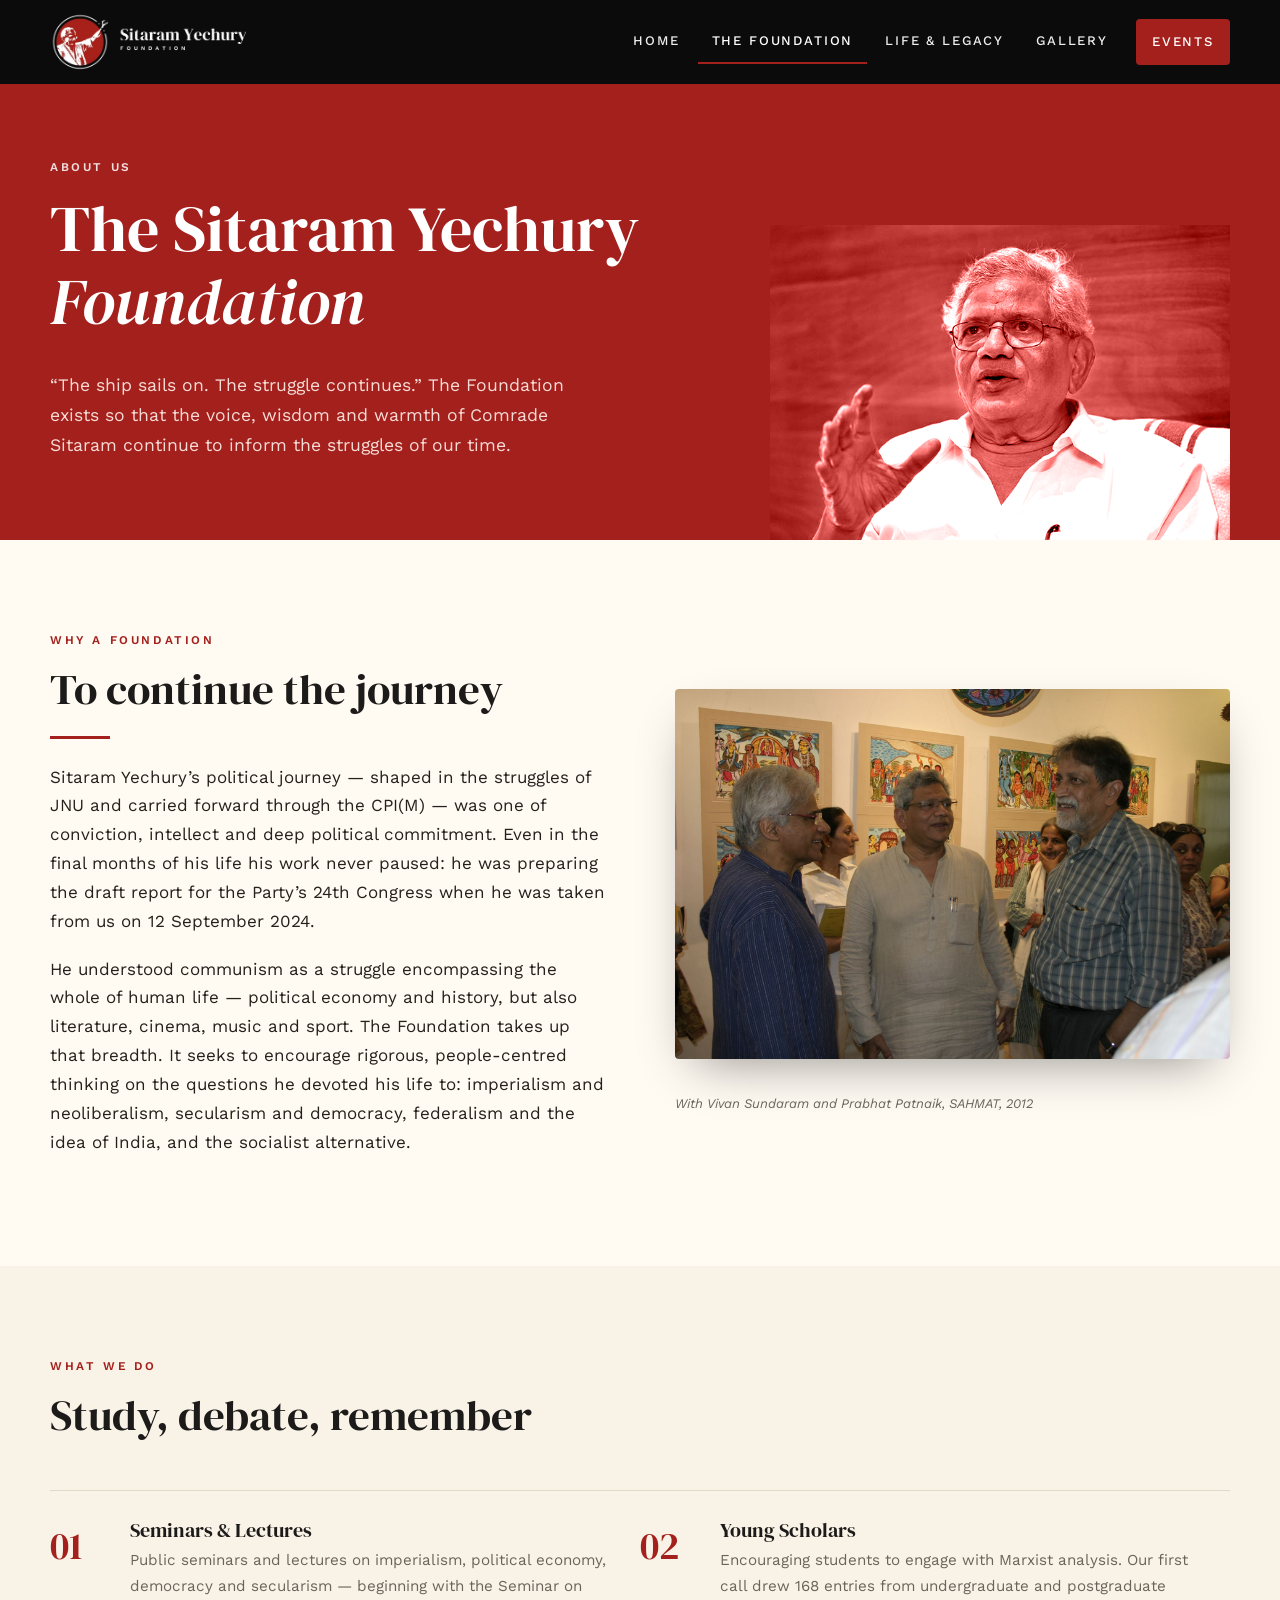
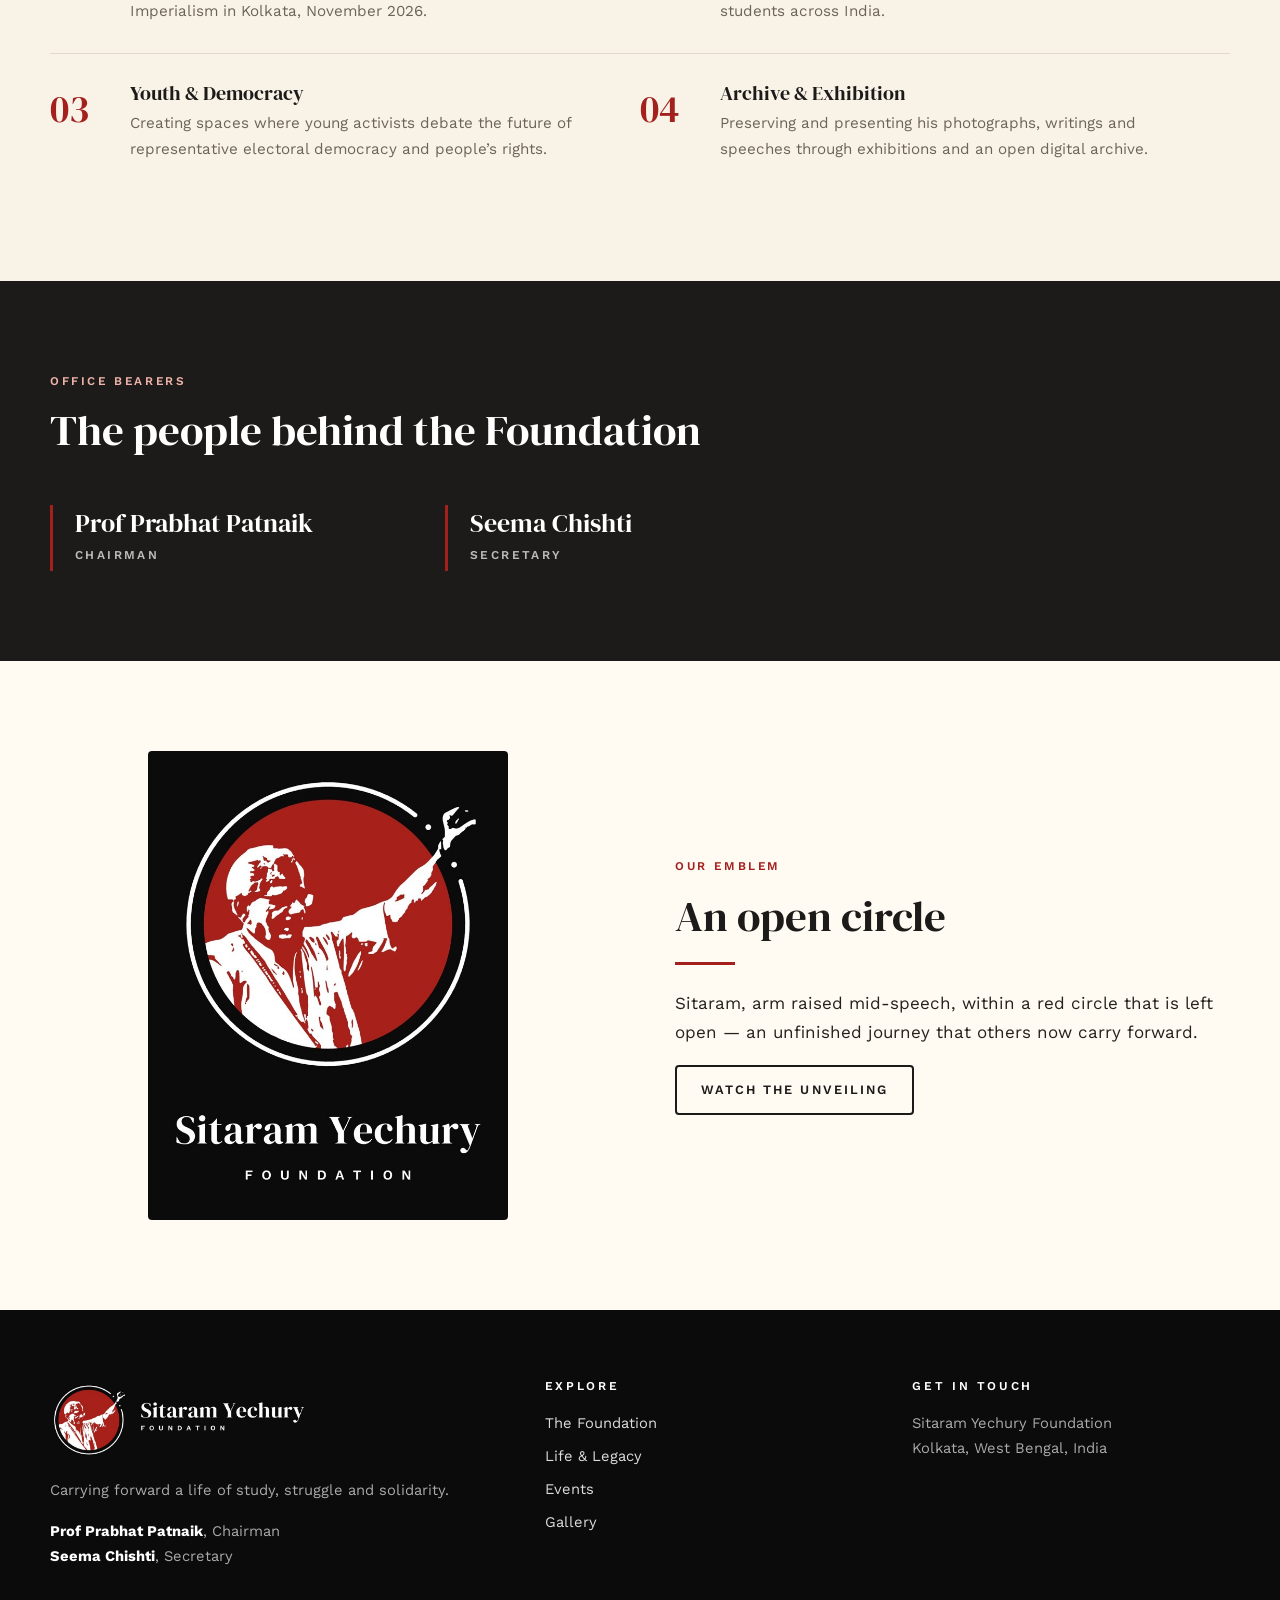
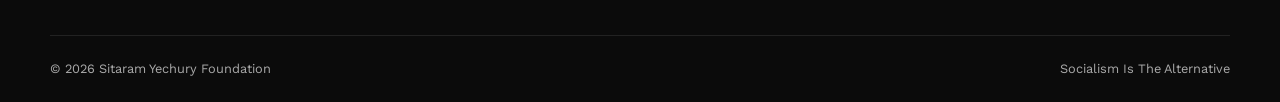
==== about.html @ 515bc1d2 "Initial commit: Sitaram Yechury Foundation website Static HTML/CSS/JS site with home, foundation, li" ====
<!doctype html>
<html lang="en">
<head>
  <meta charset="utf-8">
  <meta name="viewport" content="width=device-width, initial-scale=1">
  <title>The Foundation · Sitaram Yechury Foundation</title>
  <meta name="description" content="About the Sitaram Yechury Foundation — its purpose, its work and the people behind it.">
  <meta name="theme-color" content="#0b0b0b">
  <link rel="icon" type="image/png" href="assets/img/favicon.png">
  <link rel="apple-touch-icon" href="assets/img/apple-touch-icon.png">
  <link rel="preconnect" href="https://fonts.googleapis.com">
  <link rel="preconnect" href="https://fonts.gstatic.com" crossorigin>
  <link href="https://fonts.googleapis.com/css2?family=DM+Serif+Display:ital@0;1&family=Work+Sans:wght@400;500;600;700&display=swap" rel="stylesheet">
  <link rel="stylesheet" href="assets/css/style.css">
</head>
<body>
<a class="skip" href="#main">Skip to content</a>

<header class="site-header">
  <div class="wrap">
    <a class="brand" href="index.html" aria-label="Sitaram Yechury Foundation — home"><img src="assets/img/logo-horizontal.jpg" alt="Sitaram Yechury Foundation" width="900" height="278"></a>
    <button class="menu-toggle" aria-expanded="false" aria-controls="nav">Menu</button>
    <nav class="nav" id="nav">
      <a href="index.html">Home</a>
      <a href="about.html" aria-current="page">The Foundation</a>
      <a href="life.html">Life &amp; Legacy</a>
      <a href="gallery.html">Gallery</a>
      <a class="btn" href="events.html">Events</a>
    </nav>
  </div>
</header>

<main id="main">
  <div class="page-hero">
    <div class="wrap">
      <div class="text">
        <span class="eyebrow">About Us</span>
        <h1>The Sitaram Yechury <em>Foundation</em></h1>
        <p>“The ship sails on. The struggle continues.” The Foundation exists so that the voice, wisdom and warmth of Comrade Sitaram continue to inform the struggles of our time.</p>
      </div>
      <img class="portrait" src="assets/thumbs/img-20241028-wa0084.jpg" alt="">
    </div>
  </div>

  <section class="section-paper">
    <div class="wrap split">
      <div class="reveal">
        <span class="eyebrow">Why a Foundation</span>
        <h2>To continue the journey</h2>
        <hr class="rule">
        <p>Sitaram Yechury’s political journey — shaped in the struggles of JNU and carried forward through the CPI(M) — was one of conviction, intellect and deep political commitment. Even in the final months of his life his work never paused: he was preparing the draft report for the Party’s 24th Congress when he was taken from us on 12 September 2024.</p>
        <p>He understood communism as a struggle encompassing the whole of human life — political economy and history, but also literature, cinema, music and sport. The Foundation takes up that breadth. It seeks to encourage rigorous, people-centred thinking on the questions he devoted his life to: imperialism and neoliberalism, secularism and democracy, federalism and the idea of India, and the socialist alternative.</p>
      </div>
      <figure class="photo-frame reveal">
        <img src="assets/gallery/46-with-vivan-sundaram-and-prabhat-patnaik-sahmat-2012.jpg" alt="Sitaram Yechury with Vivan Sundaram and Prabhat Patnaik at SAHMAT, 2012" loading="lazy">
        <figcaption>With Vivan Sundaram and Prabhat Patnaik, SAHMAT, 2012</figcaption>
      </figure>
    </div>
  </section>

  <section>
    <div class="wrap">
      <div class="section-head reveal">
        <span class="eyebrow">What We Do</span>
        <h2>Study, debate, remember</h2>
      </div>
      <ul class="aim-list reveal">
        <li><h3>Seminars &amp; Lectures</h3><p>Public seminars and lectures on imperialism, political economy, democracy and secularism — beginning with the Seminar on Imperialism in Kolkata, November 2026.</p></li>
        <li><h3>Young Scholars</h3><p>Encouraging students to engage with Marxist analysis. Our first call drew 168 entries from undergraduate and postgraduate students across India.</p></li>
        <li><h3>Youth &amp; Democracy</h3><p>Creating spaces where young activists debate the future of representative electoral democracy and people’s rights.</p></li>
        <li><h3>Archive &amp; Exhibition</h3><p>Preserving and presenting his photographs, writings and speeches through exhibitions and an open digital archive.</p></li>
      </ul>
    </div>
  </section>

  <section class="section-dark on-dark">
    <div class="wrap">
      <div class="section-head reveal">
        <span class="eyebrow">Office Bearers</span>
        <h2>The people behind the Foundation</h2>
      </div>
      <div class="people reveal">
        <div class="person"><h3>Prof Prabhat Patnaik</h3><span style="color:#bbb">Chairman</span></div>
        <div class="person"><h3>Seema Chishti</h3><span style="color:#bbb">Secretary</span></div>
      </div>
    </div>
  </section>

  <section class="section-paper">
    <div class="wrap split reverse">
      <div class="reveal">
        <span class="eyebrow">Our Emblem</span>
        <h2>An open circle</h2>
        <hr class="rule">
        <p>Sitaram, arm raised mid-speech, within a red circle that is left open — an unfinished journey that others now carry forward.</p>
        <a class="btn ghost" href="index.html#emblem">Watch the unveiling</a>
      </div>
      <img class="reveal" src="assets/img/logo-stacked.jpg" alt="The Sitaram Yechury Foundation emblem" style="max-width:360px;justify-self:center;border-radius:4px" loading="lazy">
    </div>
  </section>
</main>

<footer class="site-footer">
  <div class="wrap cols">
    <div>
      <img class="logo" src="assets/img/logo-horizontal.jpg" alt="Sitaram Yechury Foundation" loading="lazy">
      <p>Carrying forward a life of study, struggle and solidarity.</p>
      <p><strong style="color:#fff">Prof Prabhat Patnaik</strong>, Chairman<br><strong style="color:#fff">Seema Chishti</strong>, Secretary</p>
    </div>
    <div>
      <h4>Explore</h4>
      <ul>
        <li><a href="about.html">The Foundation</a></li>
        <li><a href="life.html">Life &amp; Legacy</a></li>
        <li><a href="events.html">Events</a></li>
        <li><a href="gallery.html">Gallery</a></li>
      </ul>
    </div>
    <div>
      <h4>Get in Touch</h4>
      <p>Sitaram Yechury Foundation<br>Kolkata, West Bengal, India</p>
      <!-- TODO: add the Foundation's email address / phone / social links here -->
    </div>
  </div>
  <div class="wrap bottom">
    <span>&copy; <span data-year>2026</span> Sitaram Yechury Foundation</span>
    <span>Socialism Is The Alternative</span>
  </div>
</footer>

<script src="assets/js/main.js"></script>
</body>
</html>
---- assets/css/style.css ----
/* Sitaram Yechury Foundation — palette taken from the 22 Nov 2026 programme */
:root {
  --red: #a3201d;
  --red-dark: #7e1714;
  --red-soft: #f3dcd6;
  --ink: #0b0b0b;
  --ink-2: #1c1b19;
  --cream: #f9f2e7;
  --paper: #fffaf2;
  --text: #24211d;
  --muted: #6b645b;
  --line: #e4d8c6;
  --serif: "DM Serif Display", Georgia, "Times New Roman", serif;
  --sans: "Work Sans", system-ui, -apple-system, "Segoe UI", Roboto, sans-serif;
  --wrap: 1180px;
  --radius: 4px;
}

*, *::before, *::after { box-sizing: border-box; }
html { scroll-behavior: smooth; }
body {
  margin: 0;
  font-family: var(--sans);
  font-size: 17px;
  line-height: 1.7;
  color: var(--text);
  background: var(--cream);
  -webkit-font-smoothing: antialiased;
}
img, video { max-width: 100%; display: block; }
a { color: var(--red); text-decoration: none; }
a:hover { text-decoration: underline; }
h1, h2, h3, h4 { font-family: var(--serif); font-weight: 400; line-height: 1.15; color: var(--ink-2); margin: 0 0 .5em; }
h1 { font-size: clamp(2.3rem, 5vw, 4rem); }
h2 { font-size: clamp(1.8rem, 3.4vw, 2.7rem); }
h3 { font-size: 1.45rem; }
p { margin: 0 0 1.1em; }
em.hl { font-style: italic; }

.wrap { width: min(var(--wrap), 100% - 40px); margin-inline: auto; }
.eyebrow {
  font-family: var(--sans); font-size: .74rem; font-weight: 600; letter-spacing: .22em;
  text-transform: uppercase; color: var(--red); margin-bottom: .9rem; display: block;
}
.on-dark .eyebrow, .eyebrow.light { color: #f0b3a9; }
.skip { position: absolute; left: -9999px; }
.skip:focus { left: 10px; top: 10px; background: #fff; padding: 8px 12px; z-index: 999; }

/* ---------- Top strip + header ---------- */
.topbar { background: var(--red); color: #fff; font-size: .82rem; }
.topbar .wrap { display: flex; justify-content: space-between; gap: 12px; padding: 7px 0; flex-wrap: wrap; }
.topbar a { color: #fff; font-weight: 600; }

.site-header { background: var(--ink); position: sticky; top: 0; z-index: 50; border-bottom: 3px solid var(--red); }
.site-header .wrap { display: flex; align-items: center; justify-content: space-between; min-height: 84px; gap: 20px; }
.brand img { height: 62px; width: auto; }
.nav { display: flex; gap: 4px; align-items: center; }
.nav a {
  color: #eee; font-size: .82rem; font-weight: 500; letter-spacing: .14em; text-transform: uppercase;
  padding: 10px 14px; border-bottom: 2px solid transparent; text-decoration: none;
}
.nav a:hover, .nav a[aria-current="page"] { color: #fff; border-bottom-color: var(--red); }
.nav .btn { margin-left: 10px; }
.menu-toggle { display: none; background: none; border: 1px solid #555; color: #fff; padding: 8px 12px; font: inherit; cursor: pointer; border-radius: var(--radius); }

@media (max-width: 920px) {
  .menu-toggle { display: block; }
  .nav { position: absolute; top: 100%; left: 0; right: 0; background: var(--ink); flex-direction: column; align-items: stretch; padding: 10px 20px 20px; display: none; border-bottom: 3px solid var(--red); }
  .nav.open { display: flex; }
  .nav a { padding: 12px 4px; border-bottom: 1px solid #222; }
  .nav .btn { margin: 12px 0 0; text-align: center; }
  .brand img { height: 50px; }
}

/* ---------- Buttons ---------- */
.btn {
  display: inline-block; background: var(--red); color: #fff !important; padding: 12px 24px;
  font-size: .8rem; font-weight: 600; letter-spacing: .16em; text-transform: uppercase;
  border-radius: var(--radius); border: 2px solid var(--red); text-decoration: none !important; transition: .2s;
}
.btn:hover { background: var(--red-dark); border-color: var(--red-dark); }
.btn.ghost { background: transparent; color: var(--ink-2) !important; border-color: var(--ink-2); }
.btn.ghost:hover { background: var(--ink-2); color: #fff !important; }
.on-dark .btn.ghost, .btn.ghost.light { color: #fff !important; border-color: #fff; }
.on-dark .btn.ghost:hover, .btn.ghost.light:hover { background: #fff; color: var(--ink) !important; }
.btn-row { display: flex; gap: 14px; flex-wrap: wrap; }

/* ---------- Hero slider ---------- */
.hero { position: relative; background: var(--ink); color: #fff; min-height: min(88vh, 760px); overflow: hidden; display: flex; align-items: flex-end; }
.hero .slide { position: absolute; inset: 0; opacity: 0; transition: opacity 1.4s ease; }
.hero .slide.active { opacity: 1; }
.hero .slide img { width: 100%; height: 100%; object-fit: cover; filter: grayscale(.25) contrast(1.05); transform: scale(1.04); transition: transform 8s ease; }
.hero .slide.active img { transform: scale(1); }
.hero::after { content: ""; position: absolute; inset: 0; background: linear-gradient(90deg, rgba(11,11,11,.92) 0%, rgba(11,11,11,.65) 45%, rgba(11,11,11,.1) 100%), linear-gradient(0deg, rgba(11,11,11,.8), transparent 50%); }
.hero-content { position: relative; z-index: 2; padding: 120px 0 90px; }
.hero h1 { color: #fff; max-width: 720px; }
.hero h1 em { color: #f0b3a9; }
.hero .lede { font-size: 1.15rem; max-width: 560px; color: #ddd; margin-bottom: 2rem; }
.hero .dates { font-family: var(--serif); font-size: 1.3rem; color: #f0b3a9; margin-bottom: 1rem; }
.hero-dots { position: absolute; z-index: 3; bottom: 30px; right: 30px; display: flex; gap: 8px; }
.hero-dots button { width: 34px; height: 4px; border: 0; background: rgba(255,255,255,.35); cursor: pointer; padding: 0; }
.hero-dots button.active { background: var(--red); }
.hero-caption { position: absolute; z-index: 3; bottom: 44px; right: 30px; font-size: .78rem; color: #bbb; max-width: 340px; text-align: right; }

/* Page hero (inner pages) */
.page-hero { background: var(--red); color: #fff; position: relative; overflow: hidden; }
.page-hero .wrap { display: grid; grid-template-columns: 1.2fr .8fr; align-items: end; gap: 30px; min-height: 340px; }
.page-hero .text { padding: 70px 0 60px; }
.page-hero h1 { color: #fff; }
.page-hero h1 em { font-style: italic; }
.page-hero p { color: #f7dcd6; max-width: 560px; font-size: 1.1rem; }
.page-hero .eyebrow { color: #fff; opacity: .85; }
.page-hero .portrait { align-self: end; justify-self: end; max-height: 380px; filter: grayscale(1) contrast(1.1); mix-blend-mode: luminosity; }
@media (max-width: 800px) {
  .page-hero .wrap { grid-template-columns: 1fr; min-height: 0; }
  .page-hero .portrait { display: none; }
}

/* ---------- Sections ---------- */
section { padding: 90px 0; }
.section-paper { background: var(--paper); }
.section-dark { background: var(--ink-2); color: #e6e0d6; }
.section-dark h2, .section-dark h3 { color: #fff; }
.section-red { background: var(--red); color: #fff; }
.section-red h2, .section-red h3 { color: #fff; }
.section-head { max-width: 760px; margin-bottom: 50px; }
.section-head.center { margin-inline: auto; text-align: center; }
.rule { width: 60px; height: 3px; background: var(--red); border: 0; margin: 0 0 24px; }
.center .rule { margin-inline: auto; }

.split { display: grid; grid-template-columns: 1fr 1fr; gap: 70px; align-items: center; }
.split.reverse > :first-child { order: 2; }
@media (max-width: 860px) { .split { grid-template-columns: 1fr; gap: 36px; } .split.reverse > :first-child { order: 0; } }

.photo-frame { position: relative; }
.photo-frame img { width: 100%; border-radius: var(--radius); box-shadow: 0 20px 50px -20px rgba(0,0,0,.45); }
.photo-frame::before { content: ""; position: absolute; inset: 22px -22px -22px 22px; border: 3px solid var(--red); border-radius: var(--radius); z-index: -1; }
.photo-frame figcaption { font-size: .82rem; color: var(--muted); margin-top: 34px; font-style: italic; }
figure { margin: 0; }

/* ---------- Event card ---------- */
.event-card { display: grid; grid-template-columns: 300px 1fr; background: #fff; border-radius: var(--radius); overflow: hidden; box-shadow: 0 24px 60px -30px rgba(0,0,0,.4); }
.event-card .date-block { background: var(--ink-2); color: #fff; padding: 40px 34px; display: flex; flex-direction: column; justify-content: space-between; gap: 24px; }
.event-card .day { font-family: var(--serif); font-size: 5.5rem; line-height: .9; color: #fff; }
.event-card .month { font-size: .8rem; letter-spacing: .25em; text-transform: uppercase; color: #f0b3a9; }
.event-card .body { padding: 42px 46px; }
.event-card .meta { display: grid; grid-template-columns: repeat(3, auto); gap: 26px; margin: 22px 0 28px; font-size: .92rem; }
.event-card .meta b { display: block; font-size: .68rem; letter-spacing: .2em; text-transform: uppercase; color: var(--red); }
@media (max-width: 760px) {
  .event-card { grid-template-columns: 1fr; }
  .event-card .body { padding: 30px 24px; }
  .event-card .meta { grid-template-columns: 1fr; gap: 14px; }
}
.countdown { display: flex; gap: 18px; }
.countdown div { text-align: center; }
.countdown span { display: block; font-family: var(--serif); font-size: 2.1rem; line-height: 1; }
.countdown small { font-size: .62rem; letter-spacing: .2em; text-transform: uppercase; color: #aaa; }

/* ---------- Facts strip ---------- */
.facts { display: grid; grid-template-columns: repeat(6, 1fr); gap: 0; border-top: 1px solid rgba(255,255,255,.15); }
.facts div { padding: 30px 20px; border-right: 1px solid rgba(255,255,255,.15); }
.facts div:last-child { border-right: 0; }
.facts .yr { font-family: var(--serif); font-size: 2.4rem; color: #fff; line-height: 1; }
.facts p { font-size: .9rem; margin: .6em 0 0; color: #cfc8bd; line-height: 1.5; }
@media (max-width: 960px) { .facts { grid-template-columns: repeat(3, 1fr); } .facts div:nth-child(3n) { border-right: 0; } .facts div { border-bottom: 1px solid rgba(255,255,255,.15); } }
@media (max-width: 560px) { .facts { grid-template-columns: repeat(2, 1fr); } .facts div:nth-child(3n) { border-right: 1px solid rgba(255,255,255,.15); } .facts div:nth-child(2n) { border-right: 0; } }

/* ---------- Quote ---------- */
.big-quote { text-align: center; max-width: 900px; margin: 0 auto; }
.big-quote blockquote { margin: 0; font-family: var(--serif); font-size: clamp(1.6rem, 3.2vw, 2.5rem); line-height: 1.3; color: #fff; }
.big-quote blockquote::before { content: "\201C"; display: block; font-size: 5rem; line-height: .6; color: rgba(255,255,255,.4); margin-bottom: 10px; }
.big-quote cite { display: block; margin-top: 24px; font-style: normal; font-size: .8rem; letter-spacing: .2em; text-transform: uppercase; color: #f7dcd6; }
.sita { font-family: var(--serif); font-size: clamp(2.4rem, 6vw, 4.6rem); color: #fff; line-height: 1.05; margin-bottom: 18px; }
.sita s { text-decoration-thickness: 4px; text-decoration-color: rgba(255,255,255,.5); color: rgba(255,255,255,.55); }

/* ---------- Cards ---------- */
.cards { display: grid; grid-template-columns: repeat(3, 1fr); gap: 28px; }
@media (max-width: 900px) { .cards { grid-template-columns: 1fr 1fr; } }
@media (max-width: 600px) { .cards { grid-template-columns: 1fr; } }
.card { background: #fff; border-radius: var(--radius); overflow: hidden; display: flex; flex-direction: column; border-bottom: 3px solid var(--red); transition: transform .25s, box-shadow .25s; color: inherit; }
.card:hover { transform: translateY(-4px); box-shadow: 0 20px 40px -24px rgba(0,0,0,.45); text-decoration: none; }
.card img { aspect-ratio: 4/3; object-fit: cover; width: 100%; filter: grayscale(.15); }
.card .card-body { padding: 26px 26px 30px; }
.card h3 { margin-bottom: .4em; }
.card p { color: var(--muted); font-size: .95rem; margin: 0; }
.card .more { display: inline-block; margin-top: 14px; font-size: .74rem; letter-spacing: .18em; text-transform: uppercase; font-weight: 600; color: var(--red); }

.aim-list { display: grid; grid-template-columns: repeat(2, 1fr); gap: 0; counter-reset: aim; }
.aim-list li { list-style: none; padding: 28px 30px 28px 80px; position: relative; border-top: 1px solid var(--line); }
.aim-list li::before { counter-increment: aim; content: counter(aim, decimal-leading-zero); position: absolute; left: 0; top: 22px; font-family: var(--serif); font-size: 2.4rem; color: var(--red); }
.aim-list h3 { font-size: 1.25rem; margin-bottom: .3em; }
.aim-list p { margin: 0; color: var(--muted); font-size: .95rem; }
@media (max-width: 760px) { .aim-list { grid-template-columns: 1fr; } }
ul.aim-list { padding: 0; margin: 0; }

.people { display: grid; grid-template-columns: repeat(2, 1fr); gap: 30px; max-width: 760px; }
.person { border-left: 3px solid var(--red); padding: 4px 0 4px 22px; }
.person h3 { margin: 0; font-size: 1.6rem; }
.person span { font-size: .75rem; letter-spacing: .2em; text-transform: uppercase; color: var(--muted); font-weight: 600; }
@media (max-width: 560px) { .people { grid-template-columns: 1fr; } }

/* ---------- Programme (event page) ---------- */
.programme { border-top: 1px solid var(--line); }
.prog-item { display: grid; grid-template-columns: 180px 1fr; gap: 30px; padding: 40px 0; border-bottom: 1px solid var(--line); }
.prog-item .time { font-weight: 700; color: var(--red); font-size: .95rem; padding-top: 8px; }
.prog-item h3 { font-size: 2rem; margin-bottom: .3em; }
.prog-item p { margin: 0 0 .6em; }
.speakers { display: grid; grid-template-columns: 1fr 1fr; gap: 18px 40px; margin-top: 18px; }
.speakers .role { grid-column: 1 / -1; font-size: .68rem; letter-spacing: .2em; text-transform: uppercase; font-weight: 700; color: var(--red); margin-top: 8px; }
.speakers b { display: block; font-size: 1.02rem; }
.speakers small { color: var(--muted); font-size: .88rem; }
@media (max-width: 680px) { .prog-item { grid-template-columns: 1fr; gap: 6px; } .speakers { grid-template-columns: 1fr; } }

.venue-bar { background: var(--ink-2); color: #fff; }
.venue-bar .wrap { display: grid; grid-template-columns: 1fr 1fr 1.4fr; gap: 30px; padding: 40px 0; }
.venue-bar b { display: block; font-size: .68rem; letter-spacing: .22em; text-transform: uppercase; color: #bbb; font-weight: 600; margin-bottom: 6px; }
.venue-bar .v { font-family: var(--serif); font-size: 1.55rem; line-height: 1.2; }
.venue-bar small { display: block; color: #bbb; margin-top: 6px; font-size: .85rem; }
@media (max-width: 760px) { .venue-bar .wrap { grid-template-columns: 1fr; } }

.signatories { display: flex; justify-content: space-between; gap: 20px; flex-wrap: wrap; border-top: 2px solid var(--red); padding-top: 26px; margin-top: 40px; }
.signatories h4 { margin: 0; font-size: 1.4rem; }
.signatories span { font-size: .72rem; letter-spacing: .2em; text-transform: uppercase; font-weight: 600; }

/* ---------- Life page ---------- */
.chapter-nav { position: sticky; top: 87px; z-index: 20; background: var(--paper); border-bottom: 1px solid var(--line); }
.chapter-nav .wrap { display: flex; gap: 6px; overflow-x: auto; padding: 0; scrollbar-width: none; }
.chapter-nav a { white-space: nowrap; font-size: .76rem; letter-spacing: .14em; text-transform: uppercase; font-weight: 600; color: var(--muted); padding: 16px 14px; border-bottom: 2px solid transparent; text-decoration: none; }
.chapter-nav a:hover, .chapter-nav a.active { color: var(--red); border-bottom-color: var(--red); }
@media (max-width: 920px) { .chapter-nav { top: 72px; } }

.chapter { padding: 90px 0; border-bottom: 1px solid var(--line); scroll-margin-top: 140px; }
.chapter:nth-of-type(even) { background: var(--paper); }
.chapter .num { font-family: var(--serif); font-size: 1rem; color: var(--red); display: block; margin-bottom: 8px; }
.prose { max-width: 680px; }
.prose p:first-of-type::first-letter { font-family: var(--serif); float: left; font-size: 4.2rem; line-height: .85; padding: 6px 10px 0 0; color: var(--red); }
.pull { border-left: 4px solid var(--red); padding: 6px 0 6px 26px; margin: 34px 0; font-family: var(--serif); font-size: 1.55rem; line-height: 1.35; color: var(--ink-2); }
.pull cite { display: block; font-family: var(--sans); font-size: .78rem; font-style: normal; letter-spacing: .14em; text-transform: uppercase; color: var(--muted); margin-top: 12px; }
.ch-grid { display: grid; grid-template-columns: 1fr 380px; gap: 70px; align-items: start; }
.ch-grid aside { position: sticky; top: 160px; }
.ch-grid aside figure + figure { margin-top: 26px; }
.ch-grid aside img { border-radius: var(--radius); width: 100%; }
.ch-grid aside figcaption { font-size: .8rem; color: var(--muted); margin-top: 8px; font-style: italic; line-height: 1.5; }
@media (max-width: 960px) { .ch-grid { grid-template-columns: 1fr; gap: 30px; } .ch-grid aside { position: static; display: grid; grid-template-columns: 1fr 1fr; gap: 16px; } .ch-grid aside figure + figure { margin-top: 0; } }

.timeline { position: relative; max-width: 900px; margin: 0 auto; padding: 0; list-style: none; }
.timeline::before { content: ""; position: absolute; left: 110px; top: 0; bottom: 0; width: 2px; background: rgba(255,255,255,.18); }
.timeline li { display: grid; grid-template-columns: 110px 1fr; gap: 40px; padding: 18px 0; position: relative; }
.timeline li::before { content: ""; position: absolute; left: 104px; top: 30px; width: 14px; height: 14px; border-radius: 50%; background: var(--red); border: 3px solid var(--ink-2); }
.timeline .y { font-family: var(--serif); font-size: 1.6rem; color: #fff; text-align: right; padding-right: 6px; }
.timeline p { margin: 6px 0 0; color: #d9d2c7; }
@media (max-width: 600px) {
  .timeline::before { left: 8px; } .timeline li { grid-template-columns: 1fr; gap: 0; padding-left: 36px; }
  .timeline li::before { left: 2px; top: 26px; } .timeline .y { text-align: left; }
}

/* ---------- Gallery ---------- */
.filters { display: flex; flex-wrap: wrap; gap: 10px; justify-content: center; margin-bottom: 40px; }
.filters button { font: inherit; font-size: .76rem; letter-spacing: .14em; text-transform: uppercase; font-weight: 600; padding: 10px 18px; border: 1px solid var(--line); background: #fff; color: var(--ink-2); border-radius: 30px; cursor: pointer; transition: .2s; }
.filters button:hover { border-color: var(--red); color: var(--red); }
.filters button.active { background: var(--red); border-color: var(--red); color: #fff; }
.masonry { columns: 4 260px; column-gap: 16px; }
.masonry figure { break-inside: avoid; margin: 0 0 16px; position: relative; overflow: hidden; border-radius: var(--radius); cursor: zoom-in; background: #ddd; }
.masonry img { width: 100%; height: auto; transition: transform .5s ease, filter .3s; }
.masonry figure:hover img { transform: scale(1.04); }
.masonry figcaption { position: absolute; left: 0; right: 0; bottom: 0; padding: 40px 14px 12px; font-size: .8rem; line-height: 1.4; color: #fff; background: linear-gradient(transparent, rgba(0,0,0,.85)); opacity: 0; transition: opacity .3s; }
.masonry figure:hover figcaption, .masonry figure:focus-visible figcaption { opacity: 1; }
@media (hover: none) { .masonry figcaption { opacity: 1; } }

.strip { display: grid; grid-template-columns: repeat(6, 1fr); gap: 6px; }
.strip a { display: block; aspect-ratio: 1; overflow: hidden; }
.strip img { width: 100%; height: 100%; object-fit: cover; filter: grayscale(1); transition: filter .4s, transform .4s; }
.strip a:hover img { filter: none; transform: scale(1.05); }
@media (max-width: 760px) { .strip { grid-template-columns: repeat(3, 1fr); } }

.lightbox { position: fixed; inset: 0; background: rgba(8,8,8,.96); z-index: 200; display: none; align-items: center; justify-content: center; flex-direction: column; padding: 30px 70px; }
.lightbox.open { display: flex; }
.lightbox img { max-height: 80vh; max-width: 100%; object-fit: contain; box-shadow: 0 10px 50px rgba(0,0,0,.6); }
.lightbox p { color: #ddd; margin: 18px 0 0; text-align: center; max-width: 760px; font-size: .95rem; }
.lightbox p small { display: block; color: #888; margin-top: 4px; font-size: .75rem; letter-spacing: .1em; }
.lightbox button { position: absolute; background: none; border: 0; color: #fff; font-size: 2.4rem; cursor: pointer; padding: 10px 16px; opacity: .75; line-height: 1; }
.lightbox button:hover { opacity: 1; }
.lb-close { top: 14px; right: 14px; }
.lb-prev { left: 8px; top: 50%; transform: translateY(-50%); }
.lb-next { right: 8px; top: 50%; transform: translateY(-50%); }
@media (max-width: 600px) { .lightbox { padding: 60px 10px; } .lb-prev, .lb-next { top: auto; bottom: 10px; transform: none; } }

/* ---------- Video ---------- */
.video-box { position: relative; border-radius: var(--radius); overflow: hidden; background: #000; box-shadow: 0 30px 60px -30px rgba(0,0,0,.8); }
.video-box video { width: 100%; height: auto; }

/* ---------- Footer ---------- */
.site-footer { background: var(--ink); color: #aaa; padding: 70px 0 0; font-size: .92rem; }
.site-footer .cols { display: grid; grid-template-columns: 1.4fr 1fr 1fr; gap: 50px; }
.site-footer h4 { font-family: var(--sans); color: #fff; font-size: .75rem; letter-spacing: .22em; text-transform: uppercase; font-weight: 600; margin-bottom: 18px; }
.site-footer a { color: #ddd; }
.site-footer ul { list-style: none; padding: 0; margin: 0; }
.site-footer li { margin-bottom: 8px; }
.site-footer .logo { width: 260px; margin-bottom: 18px; }
.site-footer .bottom { border-top: 1px solid #222; margin-top: 50px; padding: 22px 0; font-size: .8rem; display: flex; justify-content: space-between; flex-wrap: wrap; gap: 10px; }
@media (max-width: 800px) { .site-footer .cols { grid-template-columns: 1fr; gap: 30px; } }

/* ---------- Reveal on scroll ---------- */
.js .reveal { opacity: 0; transform: translateY(24px); transition: opacity .8s ease, transform .8s ease; }
.js .reveal.in { opacity: 1; transform: none; }
@media (prefers-reduced-motion: reduce) {
  .js .reveal { opacity: 1; transform: none; }
  .hero .slide, .hero .slide img { transition: none; }
  html { scroll-behavior: auto; }
}
.muted { color: var(--muted); }
.center { text-align: center; }
.mt-2 { margin-top: 2rem; }
.chapter.section-red { background: var(--red); }
html, body { overflow-x: clip; }
@media (max-width: 860px) { .photo-frame::before { inset: 14px -10px -14px 14px; } }
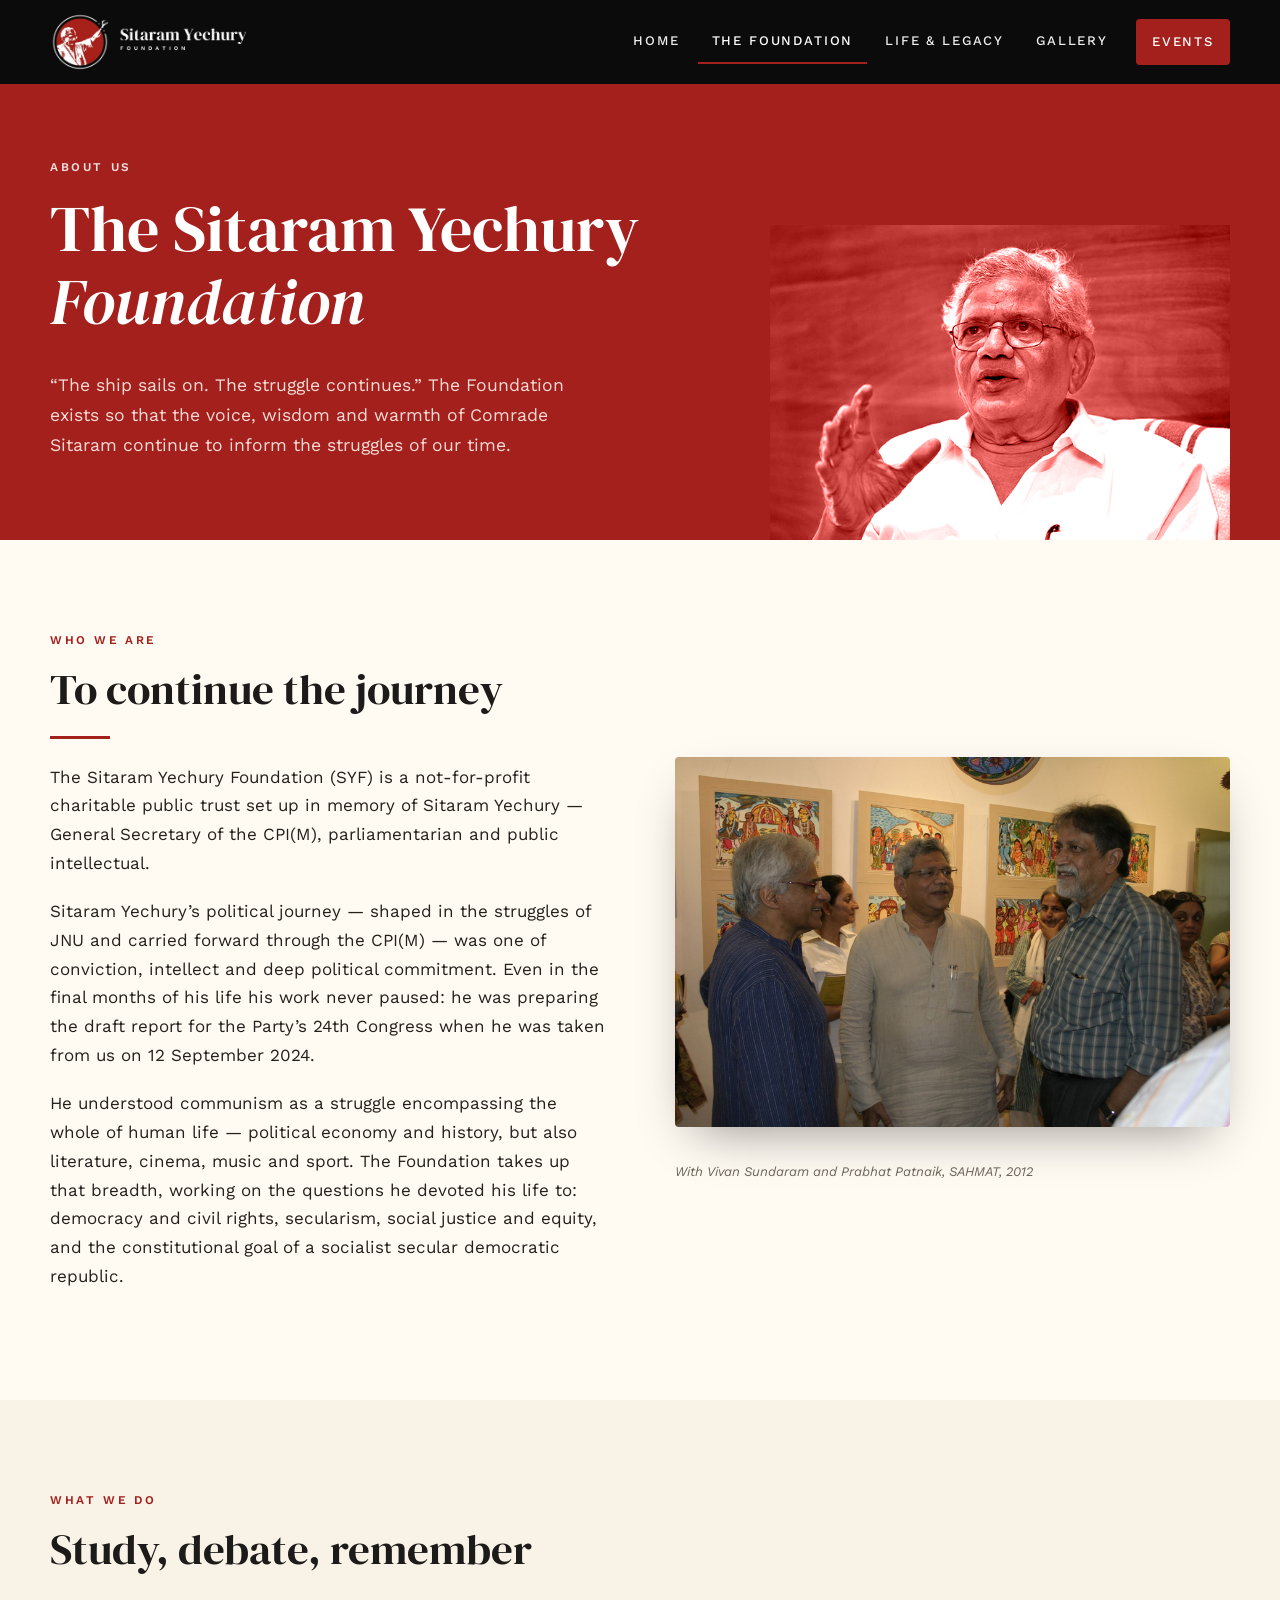
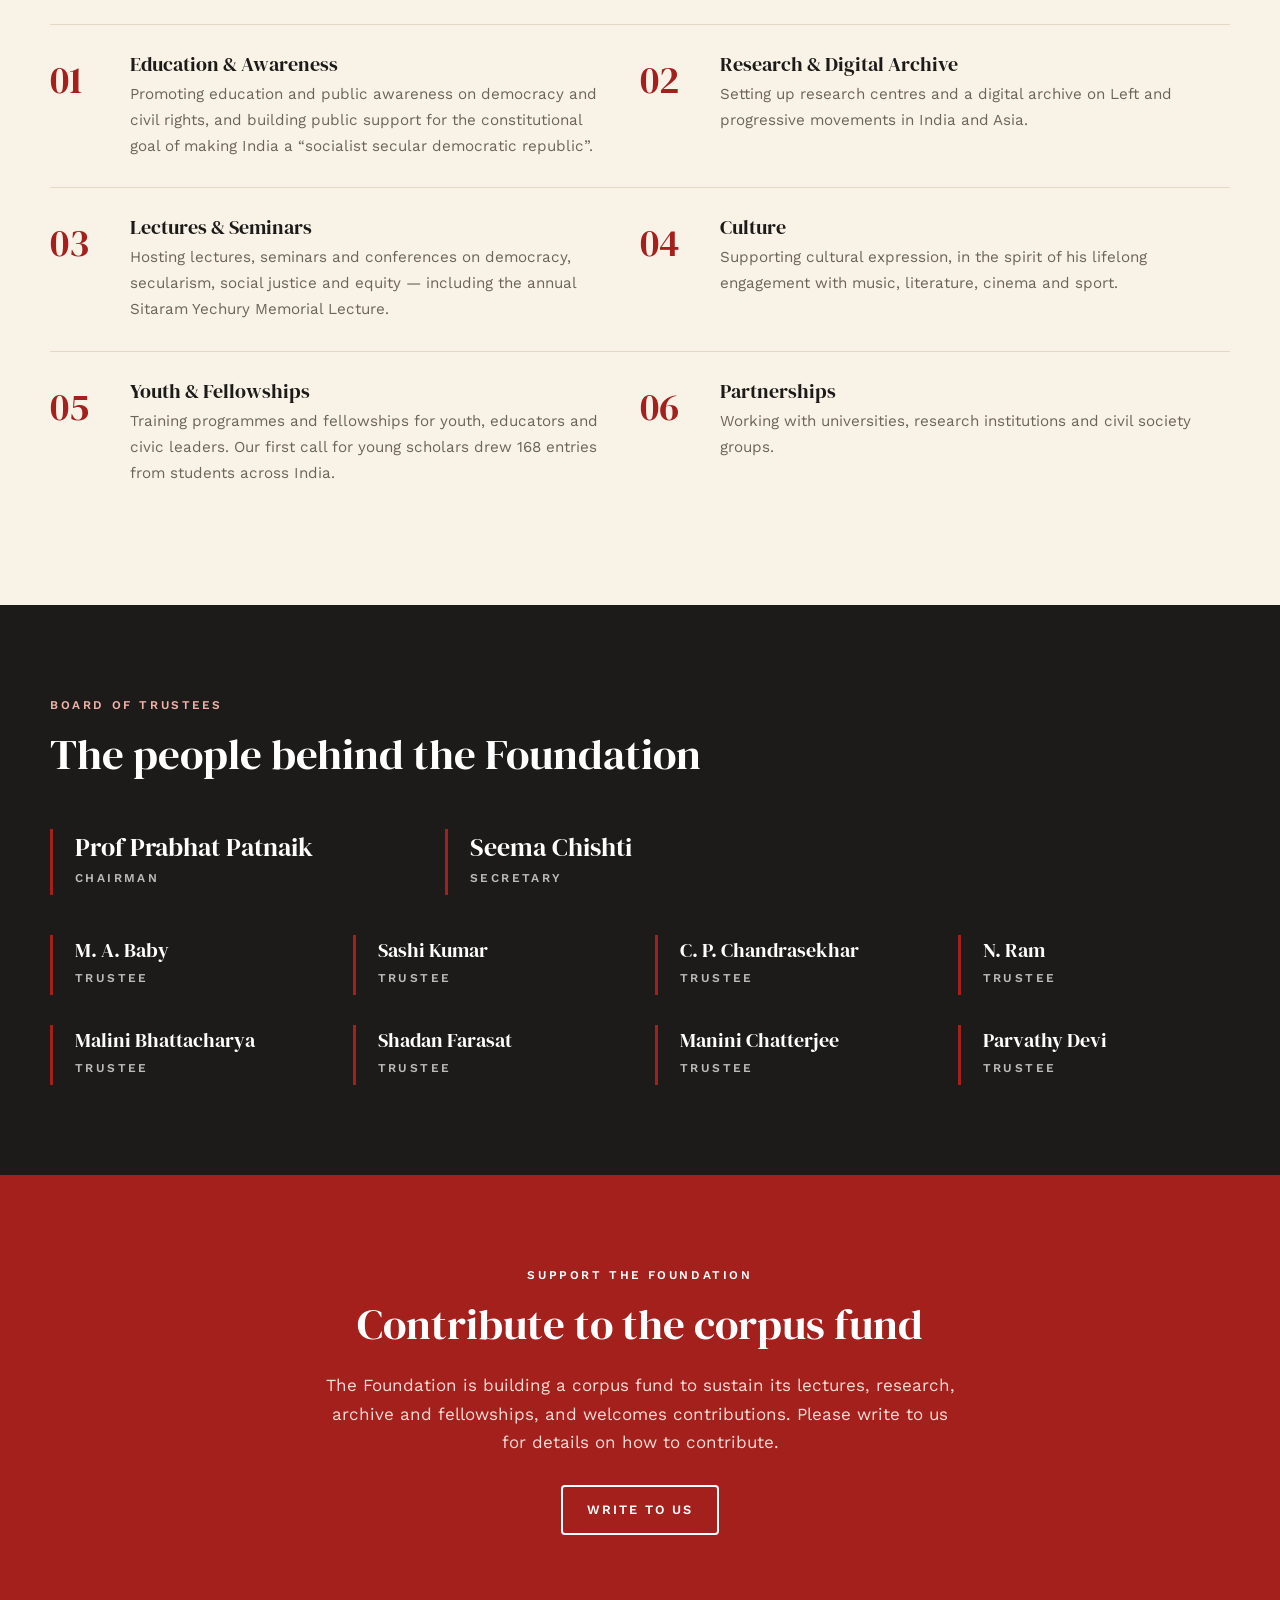
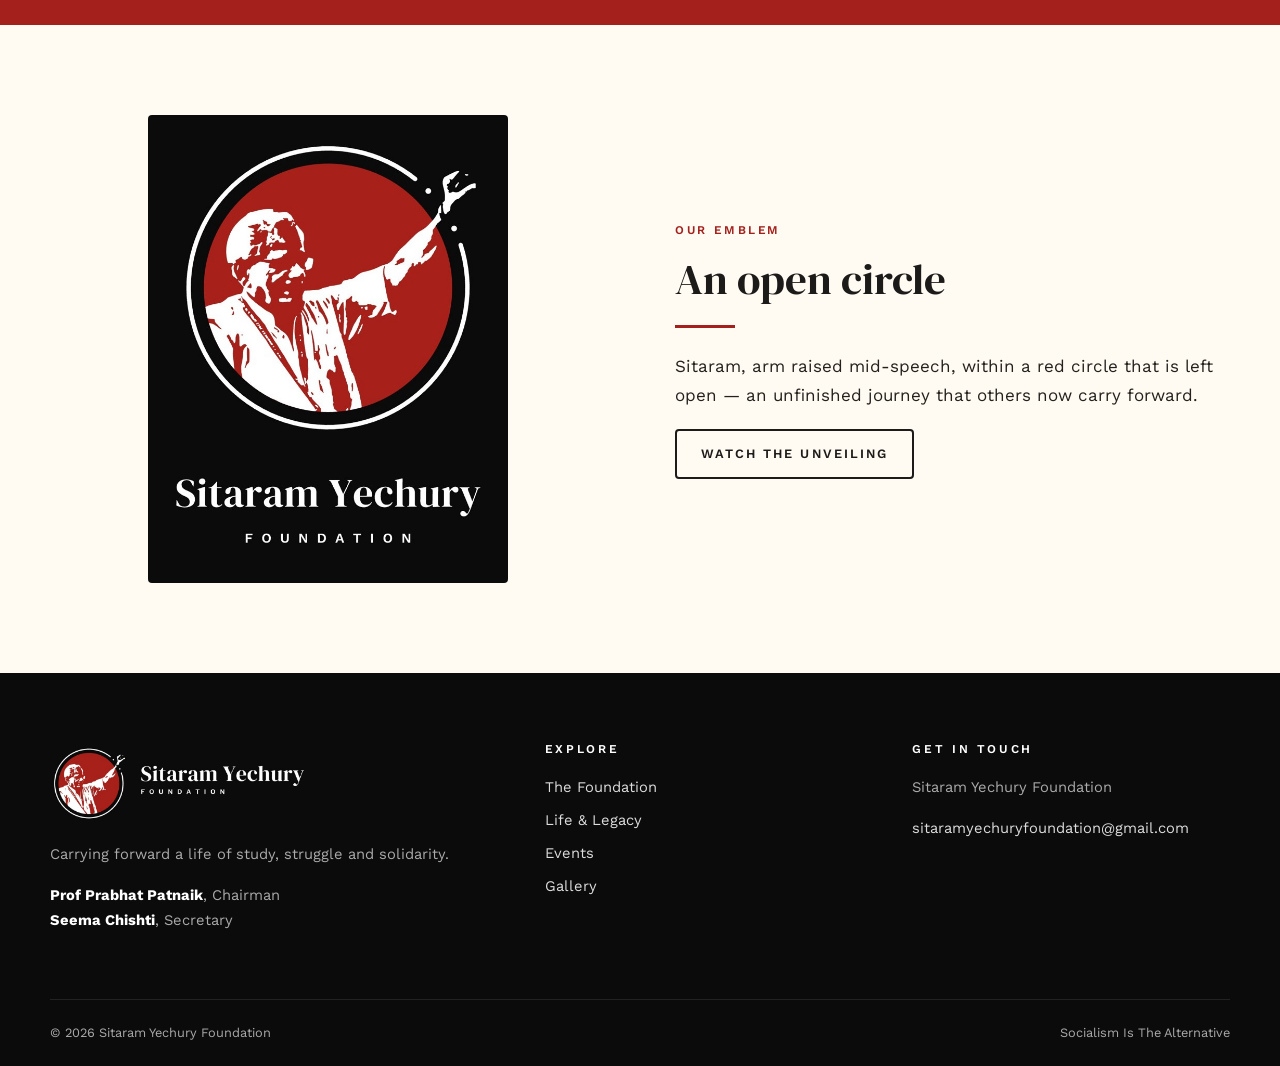
==== commit 4679ae06: "Add trust details, trustees and contact email; fix cropped home photo - About: SYF as a not-for-prof" ====
--- a/about.html
+++ b/about.html
@@ -45,11 +45,12 @@
   <section class="section-paper">
     <div class="wrap split">
       <div class="reveal">
-        <span class="eyebrow">Why a Foundation</span>
+        <span class="eyebrow">Who We Are</span>
         <h2>To continue the journey</h2>
         <hr class="rule">
+        <p>The Sitaram Yechury Foundation (SYF) is a not-for-profit charitable public trust set up in memory of Sitaram Yechury — General Secretary of the CPI(M), parliamentarian and public intellectual.</p>
         <p>Sitaram Yechury’s political journey — shaped in the struggles of JNU and carried forward through the CPI(M) — was one of conviction, intellect and deep political commitment. Even in the final months of his life his work never paused: he was preparing the draft report for the Party’s 24th Congress when he was taken from us on 12 September 2024.</p>
-        <p>He understood communism as a struggle encompassing the whole of human life — political economy and history, but also literature, cinema, music and sport. The Foundation takes up that breadth. It seeks to encourage rigorous, people-centred thinking on the questions he devoted his life to: imperialism and neoliberalism, secularism and democracy, federalism and the idea of India, and the socialist alternative.</p>
+        <p>He understood communism as a struggle encompassing the whole of human life — political economy and history, but also literature, cinema, music and sport. The Foundation takes up that breadth, working on the questions he devoted his life to: democracy and civil rights, secularism, social justice and equity, and the constitutional goal of a socialist secular democratic republic.</p>
       </div>
       <figure class="photo-frame reveal">
         <img src="assets/gallery/46-with-vivan-sundaram-and-prabhat-patnaik-sahmat-2012.jpg" alt="Sitaram Yechury with Vivan Sundaram and Prabhat Patnaik at SAHMAT, 2012" loading="lazy">
@@ -65,10 +66,12 @@
         <h2>Study, debate, remember</h2>
       </div>
       <ul class="aim-list reveal">
-        <li><h3>Seminars &amp; Lectures</h3><p>Public seminars and lectures on imperialism, political economy, democracy and secularism — beginning with the Seminar on Imperialism in Kolkata, November 2026.</p></li>
-        <li><h3>Young Scholars</h3><p>Encouraging students to engage with Marxist analysis. Our first call drew 168 entries from undergraduate and postgraduate students across India.</p></li>
-        <li><h3>Youth &amp; Democracy</h3><p>Creating spaces where young activists debate the future of representative electoral democracy and people’s rights.</p></li>
-        <li><h3>Archive &amp; Exhibition</h3><p>Preserving and presenting his photographs, writings and speeches through exhibitions and an open digital archive.</p></li>
+        <li><h3>Education &amp; Awareness</h3><p>Promoting education and public awareness on democracy and civil rights, and building public support for the constitutional goal of making India a “socialist secular democratic republic”.</p></li>
+        <li><h3>Research &amp; Digital Archive</h3><p>Setting up research centres and a digital archive on Left and progressive movements in India and Asia.</p></li>
+        <li><h3>Lectures &amp; Seminars</h3><p>Hosting lectures, seminars and conferences on democracy, secularism, social justice and equity — including the annual Sitaram Yechury Memorial Lecture.</p></li>
+        <li><h3>Culture</h3><p>Supporting cultural expression, in the spirit of his lifelong engagement with music, literature, cinema and sport.</p></li>
+        <li><h3>Youth &amp; Fellowships</h3><p>Training programmes and fellowships for youth, educators and civic leaders. Our first call for young scholars drew 168 entries from students across India.</p></li>
+        <li><h3>Partnerships</h3><p>Working with universities, research institutions and civil society groups.</p></li>
       </ul>
     </div>
   </section>
@@ -76,13 +79,32 @@
   <section class="section-dark on-dark">
     <div class="wrap">
       <div class="section-head reveal">
-        <span class="eyebrow">Office Bearers</span>
+        <span class="eyebrow">Board of Trustees</span>
         <h2>The people behind the Foundation</h2>
       </div>
       <div class="people reveal">
         <div class="person"><h3>Prof Prabhat Patnaik</h3><span style="color:#bbb">Chairman</span></div>
         <div class="person"><h3>Seema Chishti</h3><span style="color:#bbb">Secretary</span></div>
       </div>
+      <div class="people trustees reveal">
+        <div class="person"><h3>M. A. Baby</h3><span style="color:#bbb">Trustee</span></div>
+        <div class="person"><h3>Sashi Kumar</h3><span style="color:#bbb">Trustee</span></div>
+        <div class="person"><h3>C. P. Chandrasekhar</h3><span style="color:#bbb">Trustee</span></div>
+        <div class="person"><h3>N. Ram</h3><span style="color:#bbb">Trustee</span></div>
+        <div class="person"><h3>Malini Bhattacharya</h3><span style="color:#bbb">Trustee</span></div>
+        <div class="person"><h3>Shadan Farasat</h3><span style="color:#bbb">Trustee</span></div>
+        <div class="person"><h3>Manini Chatterjee</h3><span style="color:#bbb">Trustee</span></div>
+        <div class="person"><h3>Parvathy Devi</h3><span style="color:#bbb">Trustee</span></div>
+      </div>
+    </div>
+  </section>
+
+  <section class="section-red" id="support">
+    <div class="wrap big-quote reveal">
+      <span class="eyebrow" style="color:#fff">Support the Foundation</span>
+      <h2>Contribute to the corpus fund</h2>
+      <p style="color:#f7dcd6;max-width:640px;margin:0 auto 28px">The Foundation is building a corpus fund to sustain its lectures, research, archive and fellowships, and welcomes contributions. Please write to us for details on how to contribute.</p>
+      <a class="btn ghost light" href="mailto:sitaramyechuryfoundation@gmail.com?subject=Contribution%20to%20the%20SYF%20corpus%20fund">Write to us</a>
     </div>
   </section>
 
@@ -118,8 +140,8 @@
     </div>
     <div>
       <h4>Get in Touch</h4>
-      <p>Sitaram Yechury Foundation<br>Kolkata, West Bengal, India</p>
-      <!-- TODO: add the Foundation's email address / phone / social links here -->
+      <p>Sitaram Yechury Foundation</p>
+      <p><a href="mailto:sitaramyechuryfoundation@gmail.com">sitaramyechuryfoundation@gmail.com</a></p>
     </div>
   </div>
   <div class="wrap bottom">
--- a/assets/css/style.css
+++ b/assets/css/style.css
@@ -314,3 +314,7 @@
 .chapter.section-red { background: var(--red); }
 html, body { overflow-x: clip; }
 @media (max-width: 860px) { .photo-frame::before { inset: 14px -10px -14px 14px; } }
+.people.trustees { grid-template-columns: repeat(4, 1fr); max-width: none; margin-top: 40px; }
+.people.trustees h3 { font-size: 1.25rem; }
+@media (max-width: 900px) { .people.trustees { grid-template-columns: repeat(2, 1fr); } }
+.strip img { object-position: center 20%; }
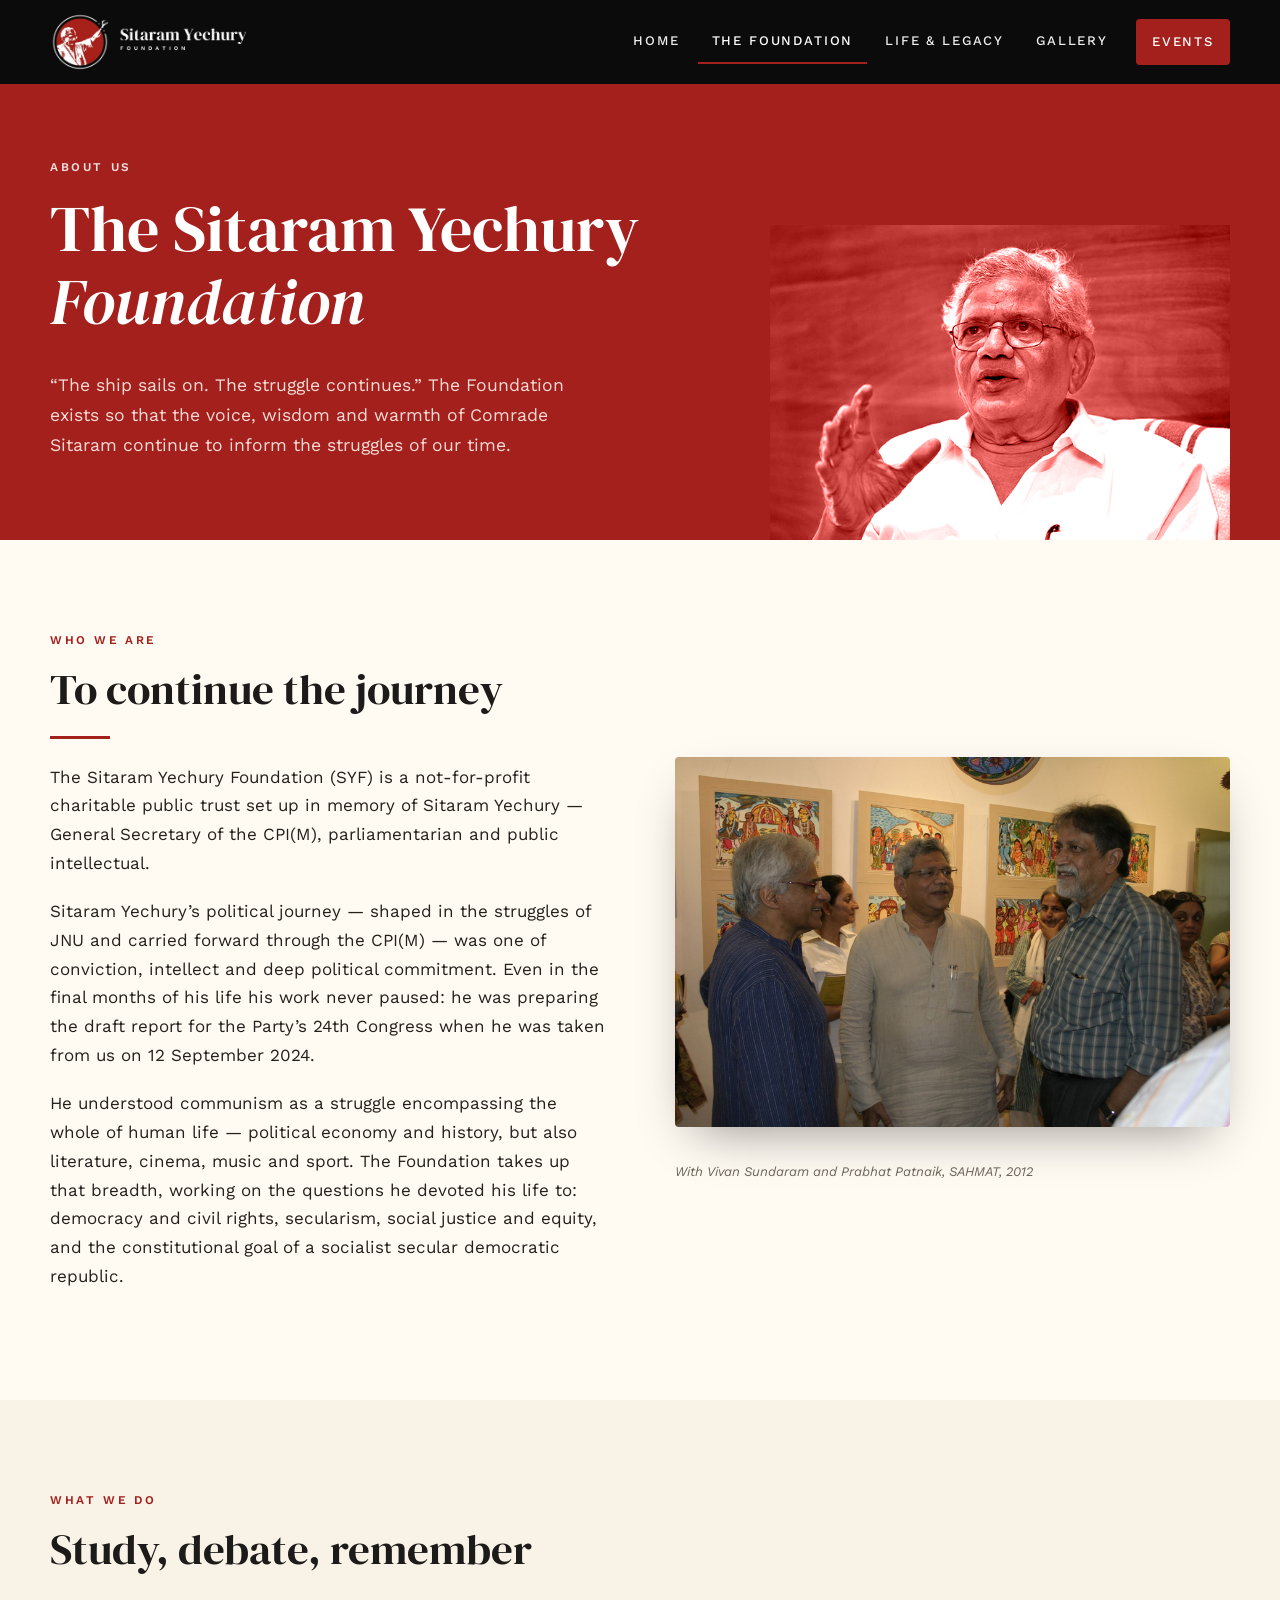
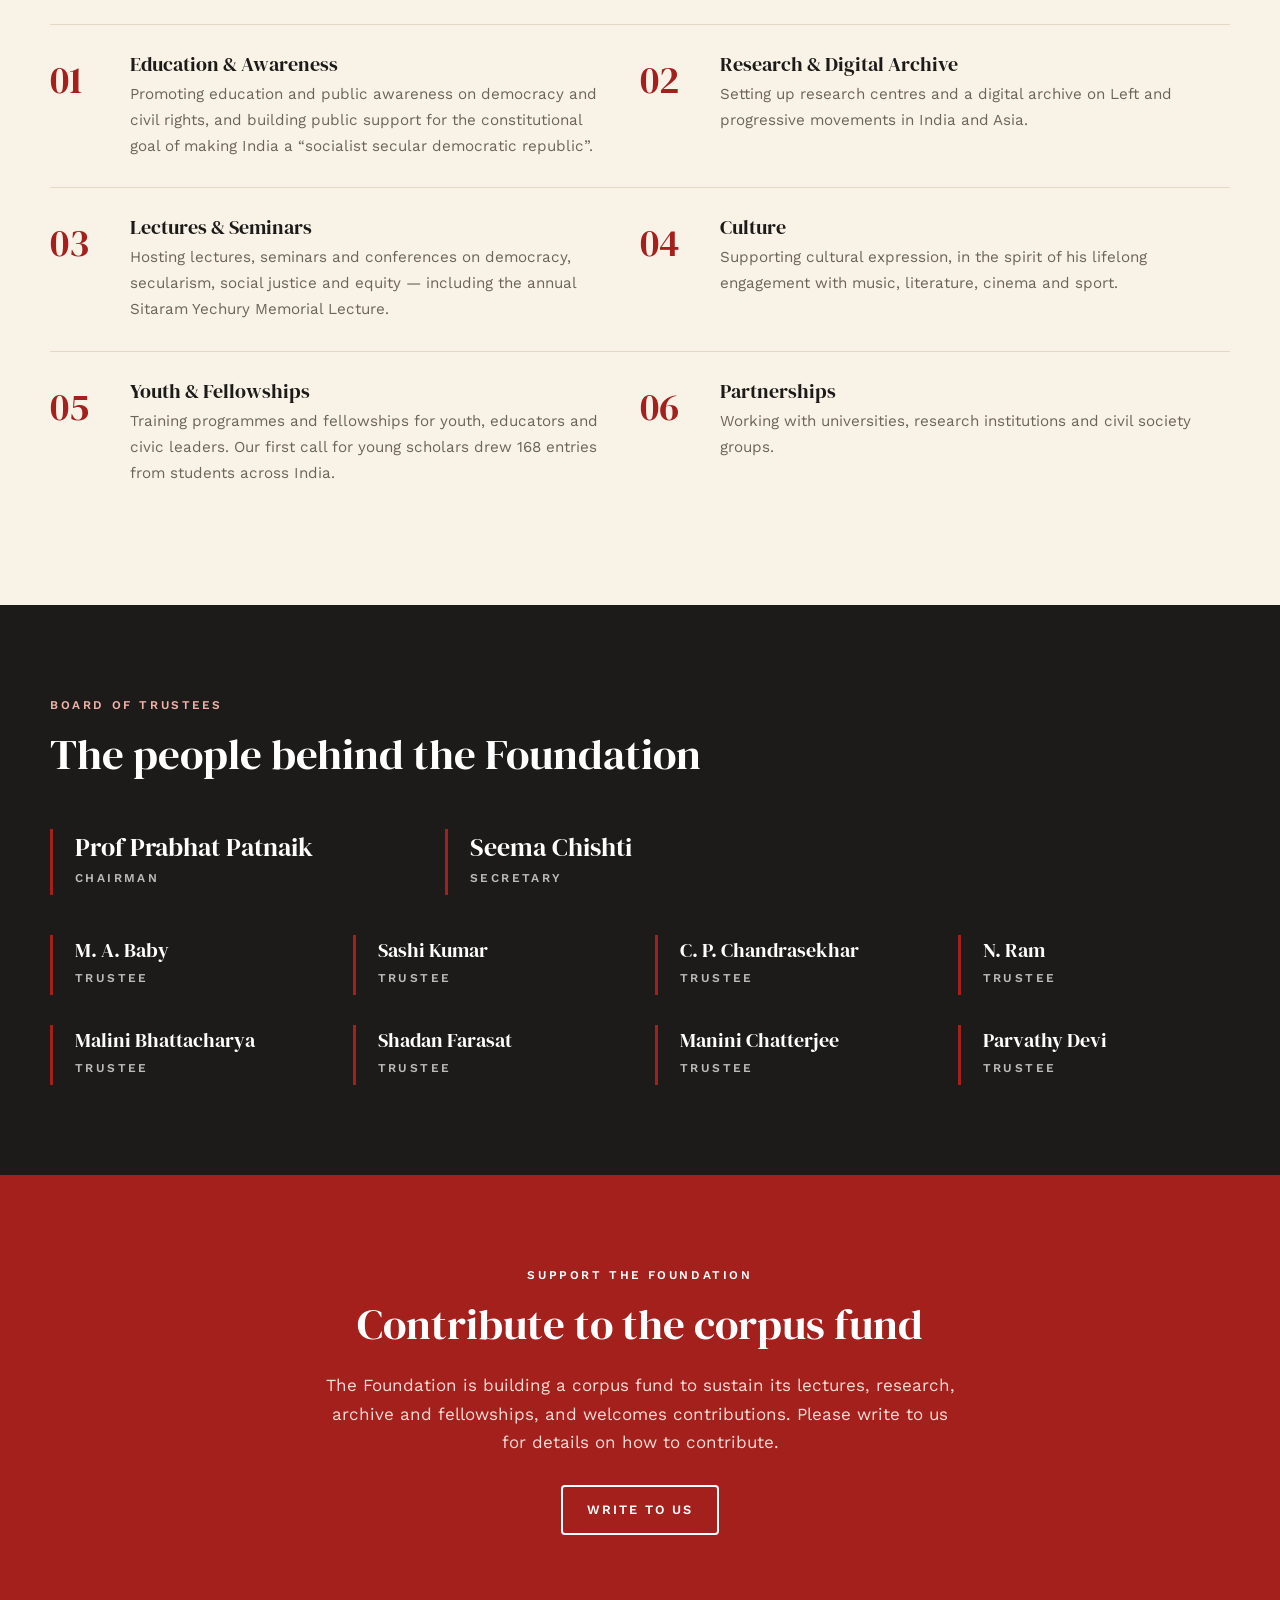
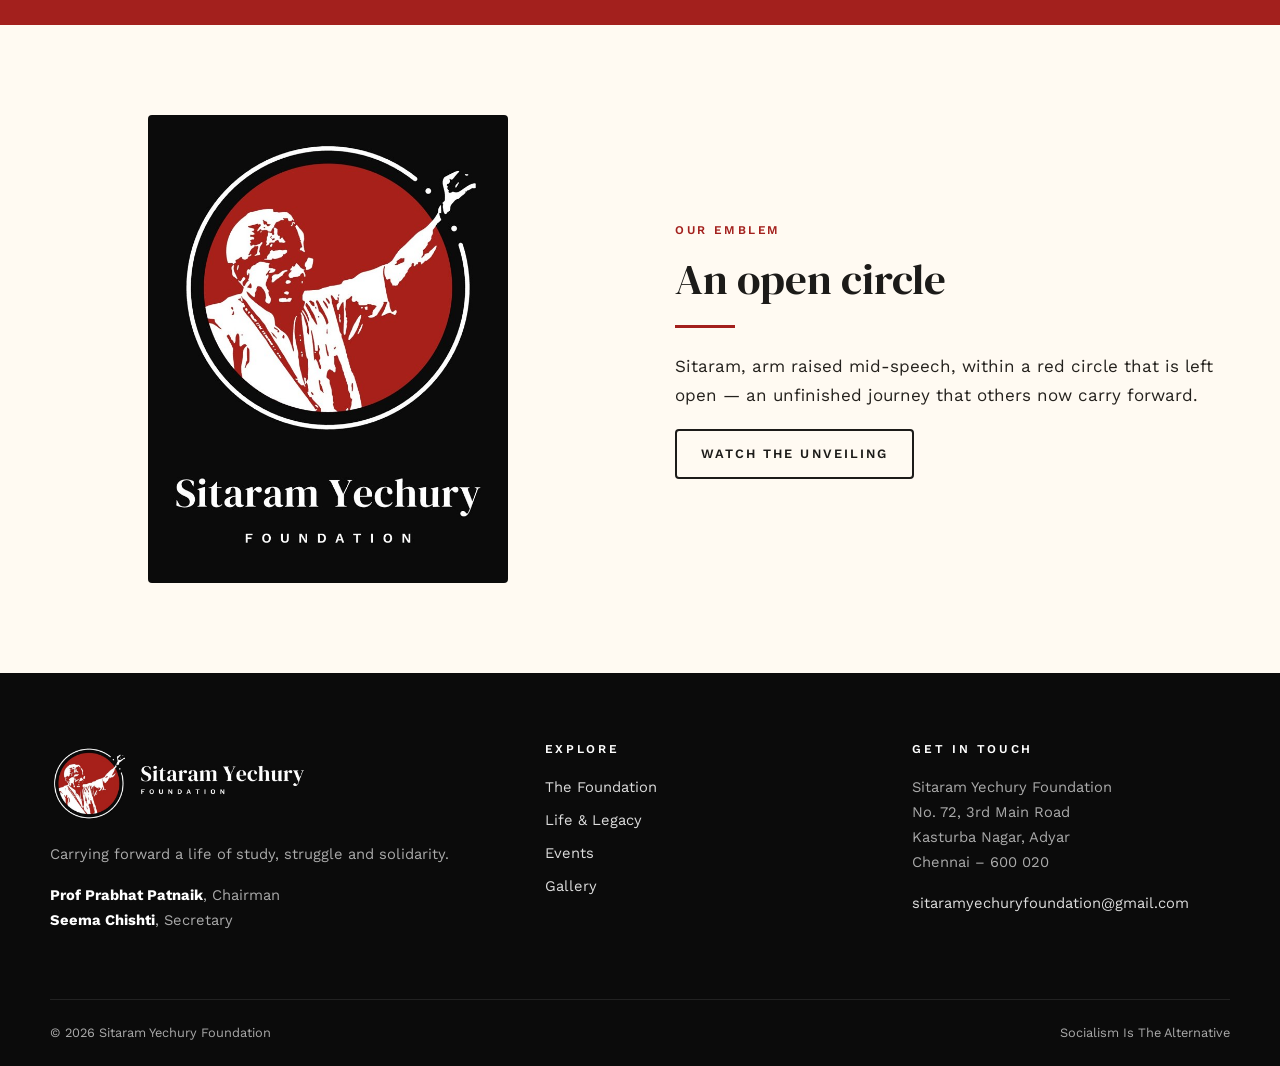
==== commit cc905e16: "Add postal address to footer Co-Authored-By: Claude Opus 5.5 <noreply@anthropic.com>" ====
--- a/about.html
+++ b/about.html
@@ -140,7 +140,7 @@
     </div>
     <div>
       <h4>Get in Touch</h4>
-      <p>Sitaram Yechury Foundation</p>
+      <address style="font-style:normal;margin-bottom:1.1em">Sitaram Yechury Foundation<br>No. 72, 3rd Main Road<br>Kasturba Nagar, Adyar<br>Chennai – 600 020</address>
       <p><a href="mailto:sitaramyechuryfoundation@gmail.com">sitaramyechuryfoundation@gmail.com</a></p>
     </div>
   </div>
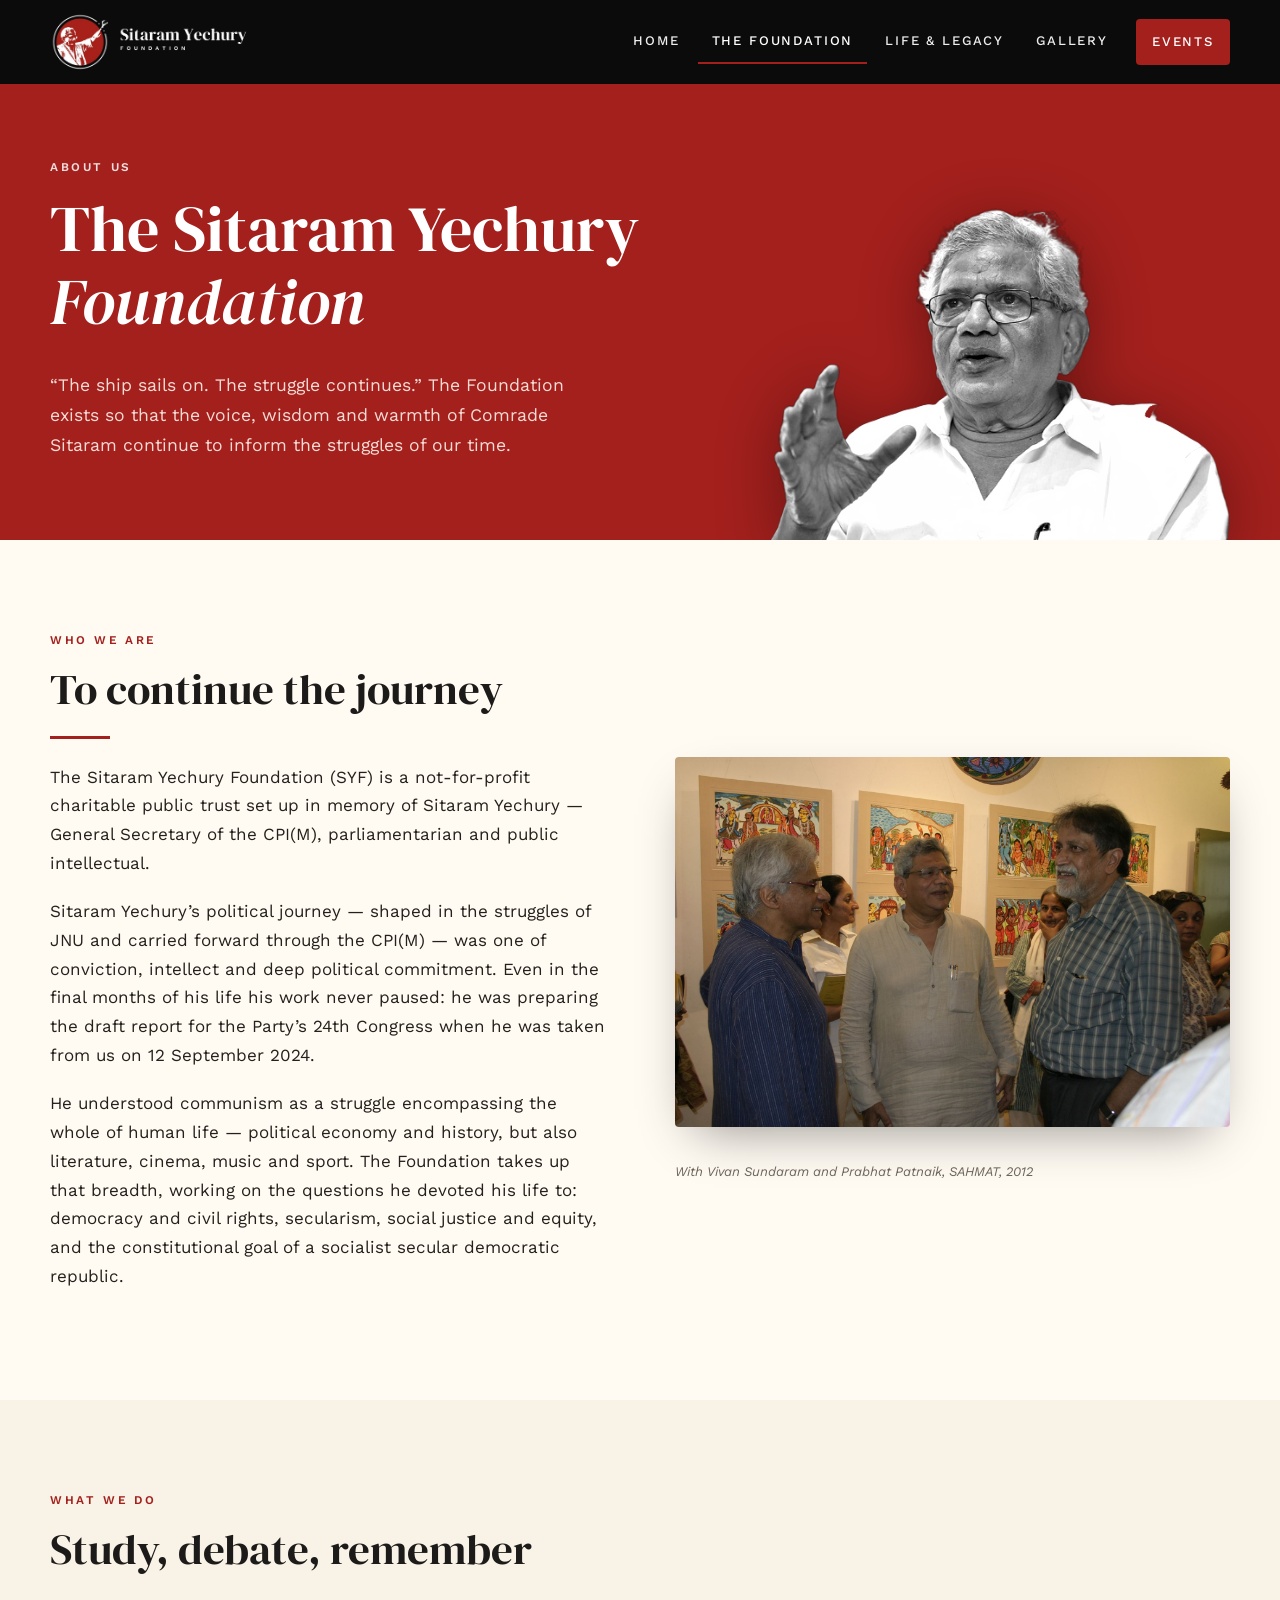
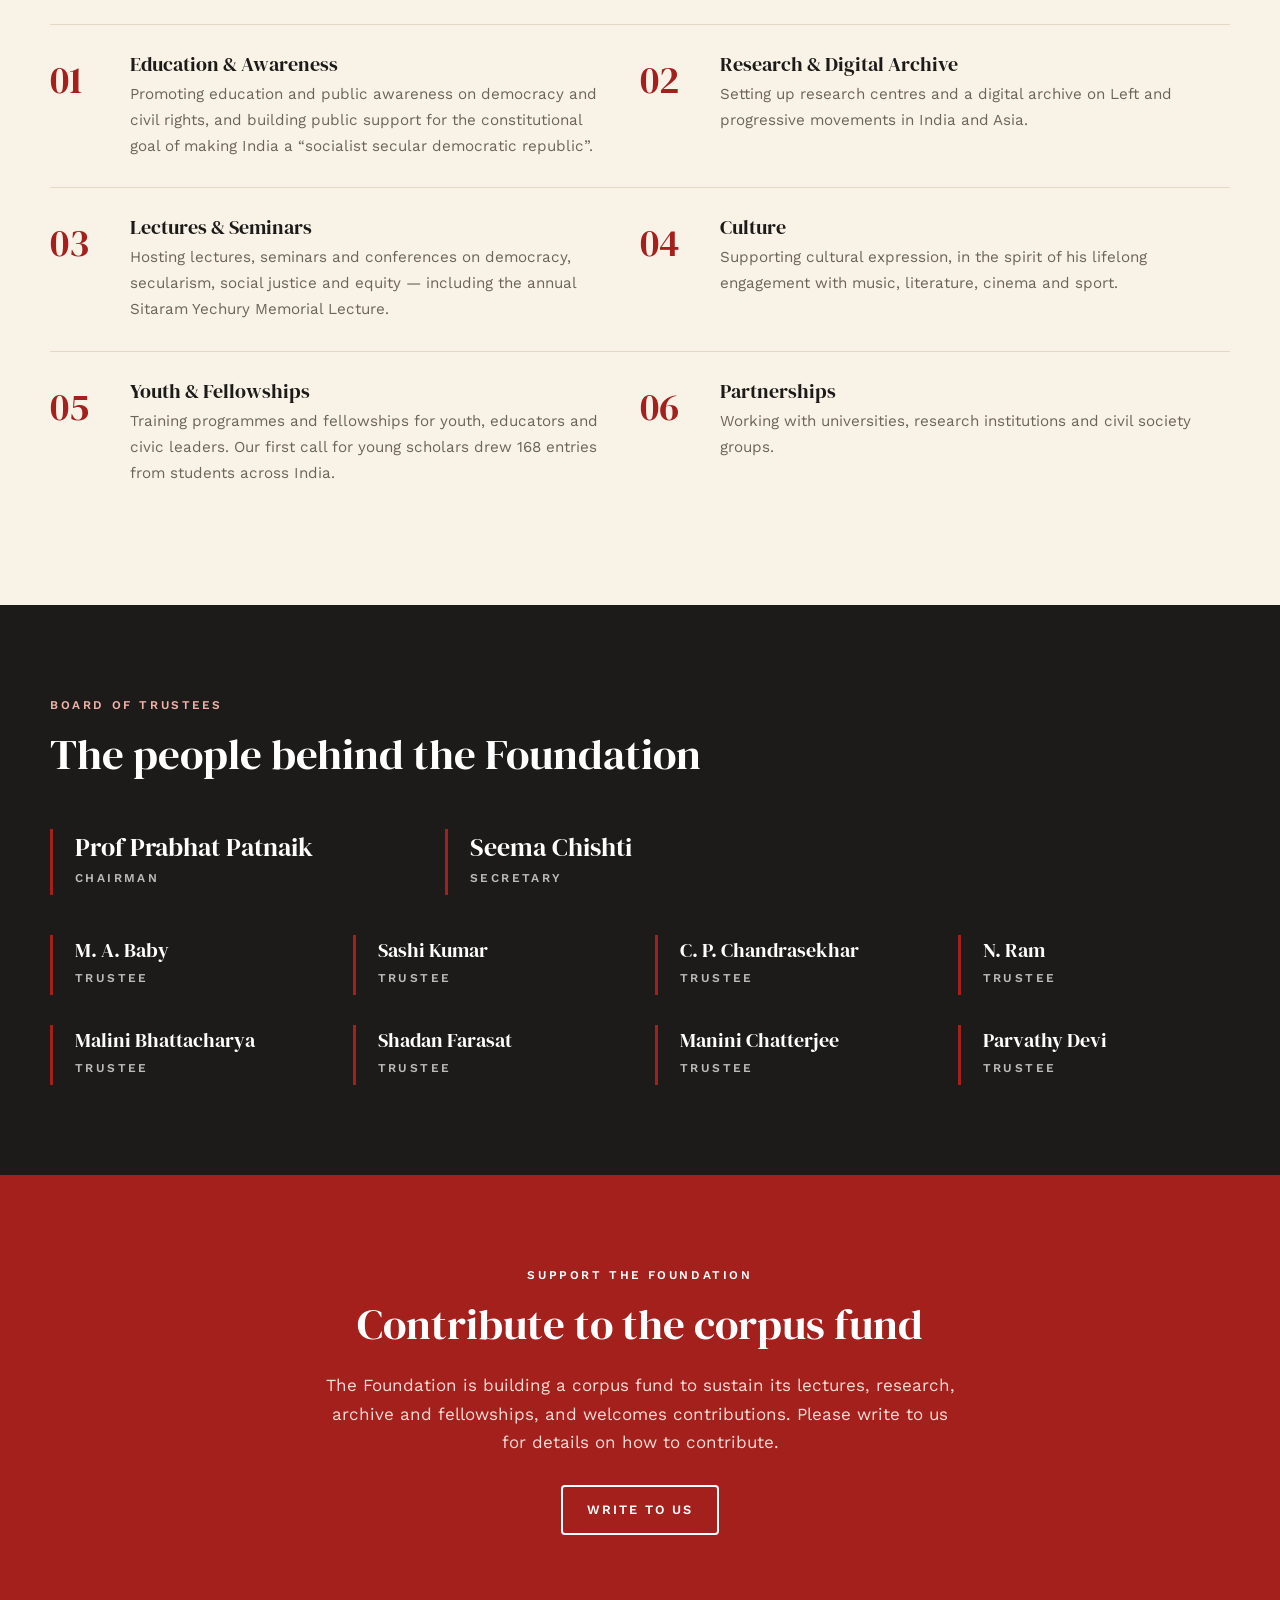
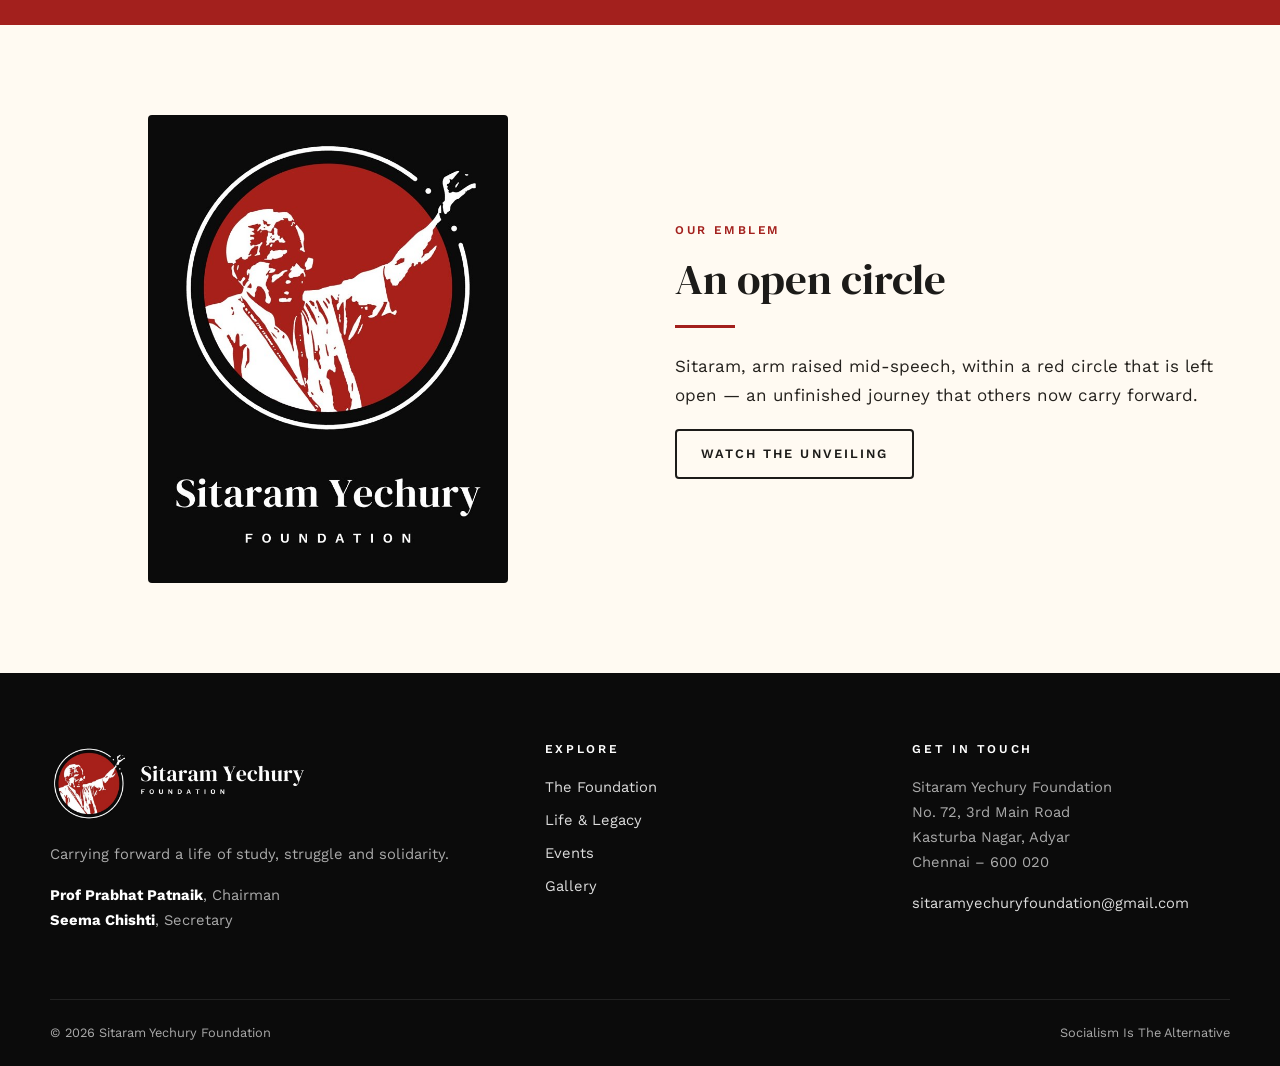
==== commit 7f4ea215: "Use background-removed portraits in page headers About, Life & Legacy and Gallery headers now use cu" ====
--- a/about.html
+++ b/about.html
@@ -38,7 +38,7 @@
         <h1>The Sitaram Yechury <em>Foundation</em></h1>
         <p>“The ship sails on. The struggle continues.” The Foundation exists so that the voice, wisdom and warmth of Comrade Sitaram continue to inform the struggles of our time.</p>
       </div>
-      <img class="portrait" src="assets/thumbs/img-20241028-wa0084.jpg" alt="">
+      <img class="portrait cutout" src="assets/img/portrait-about.webp" alt="" width="1064" height="769">
     </div>
   </div>
 
--- a/assets/css/style.css
+++ b/assets/css/style.css
@@ -318,3 +318,8 @@
 .people.trustees h3 { font-size: 1.25rem; }
 @media (max-width: 900px) { .people.trustees { grid-template-columns: repeat(2, 1fr); } }
 .strip img { object-position: center 20%; }
+/* Background-removed portraits in page headers */
+.page-hero .portrait.cutout {
+  mix-blend-mode: normal; width: auto; height: auto; max-height: 360px; max-width: 100%;
+  margin-top: 30px; filter: grayscale(1) contrast(1.08) drop-shadow(0 10px 30px rgba(0,0,0,.35));
+}
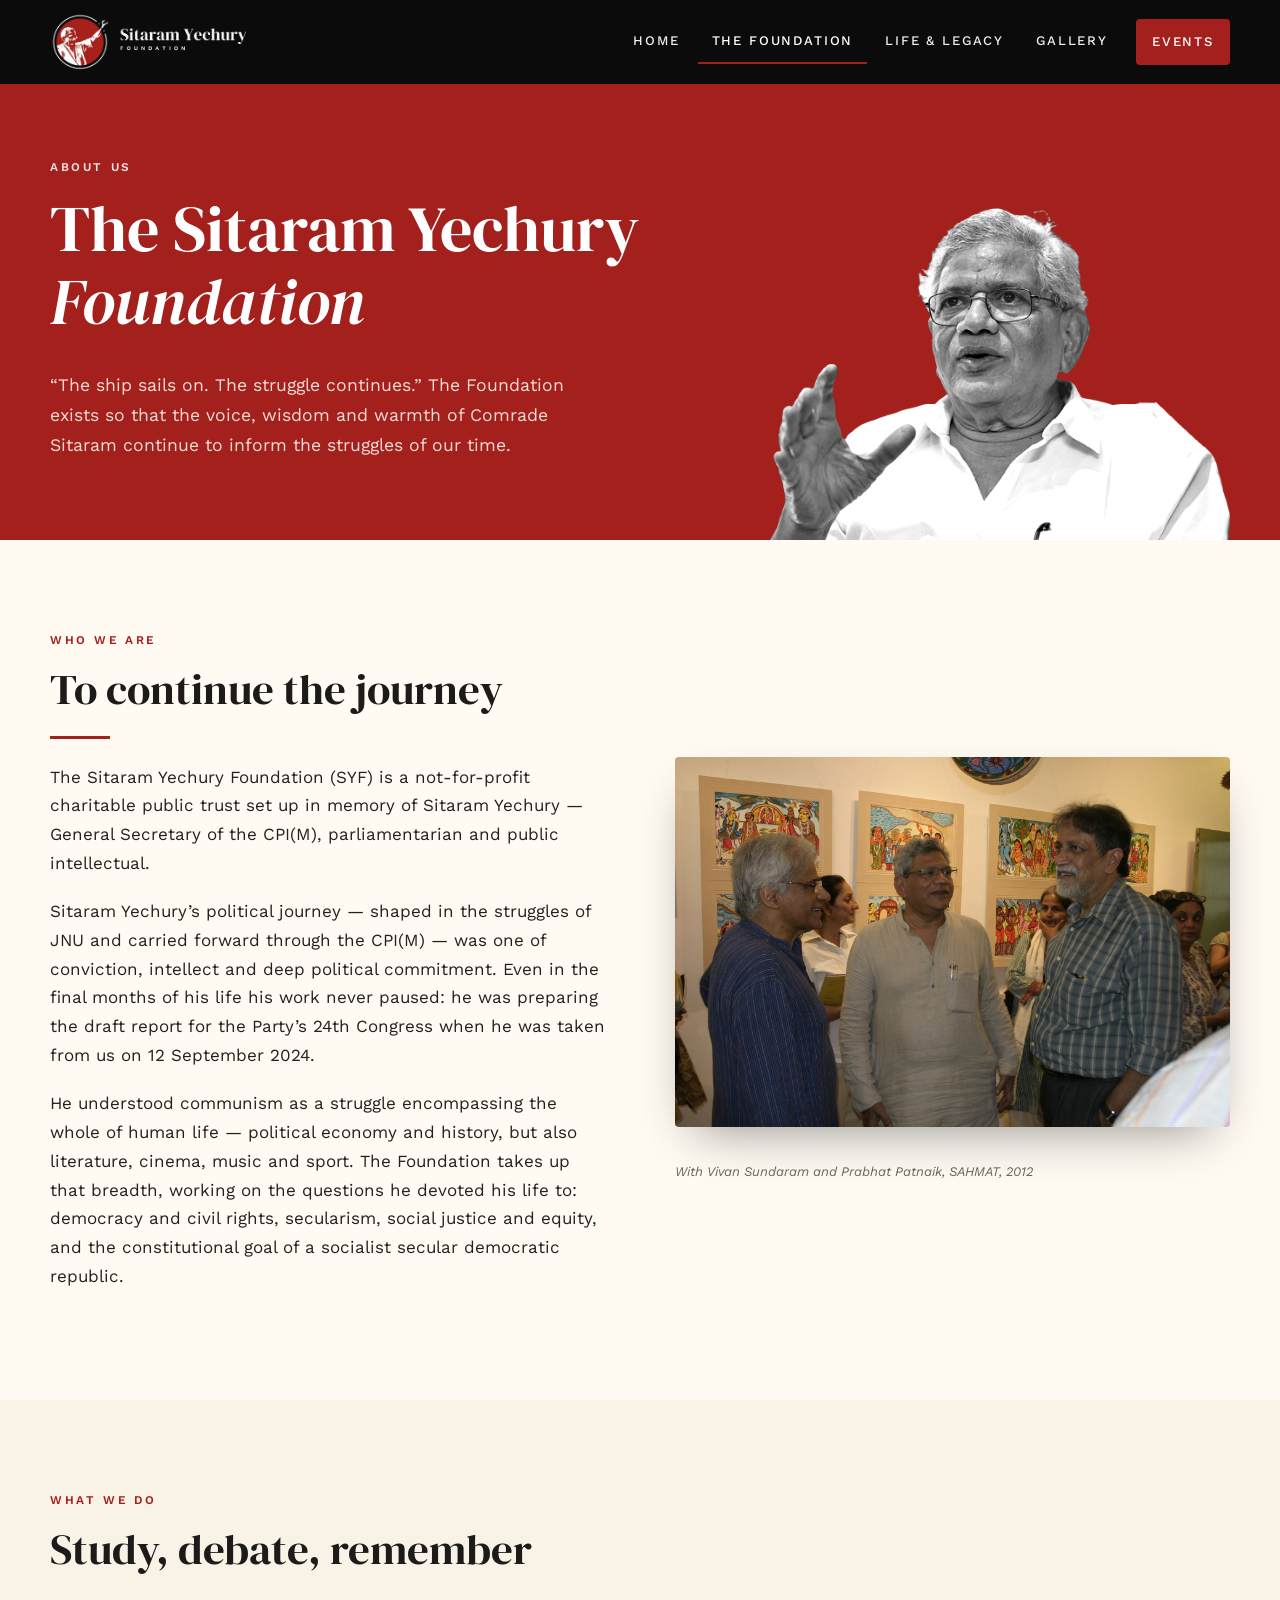
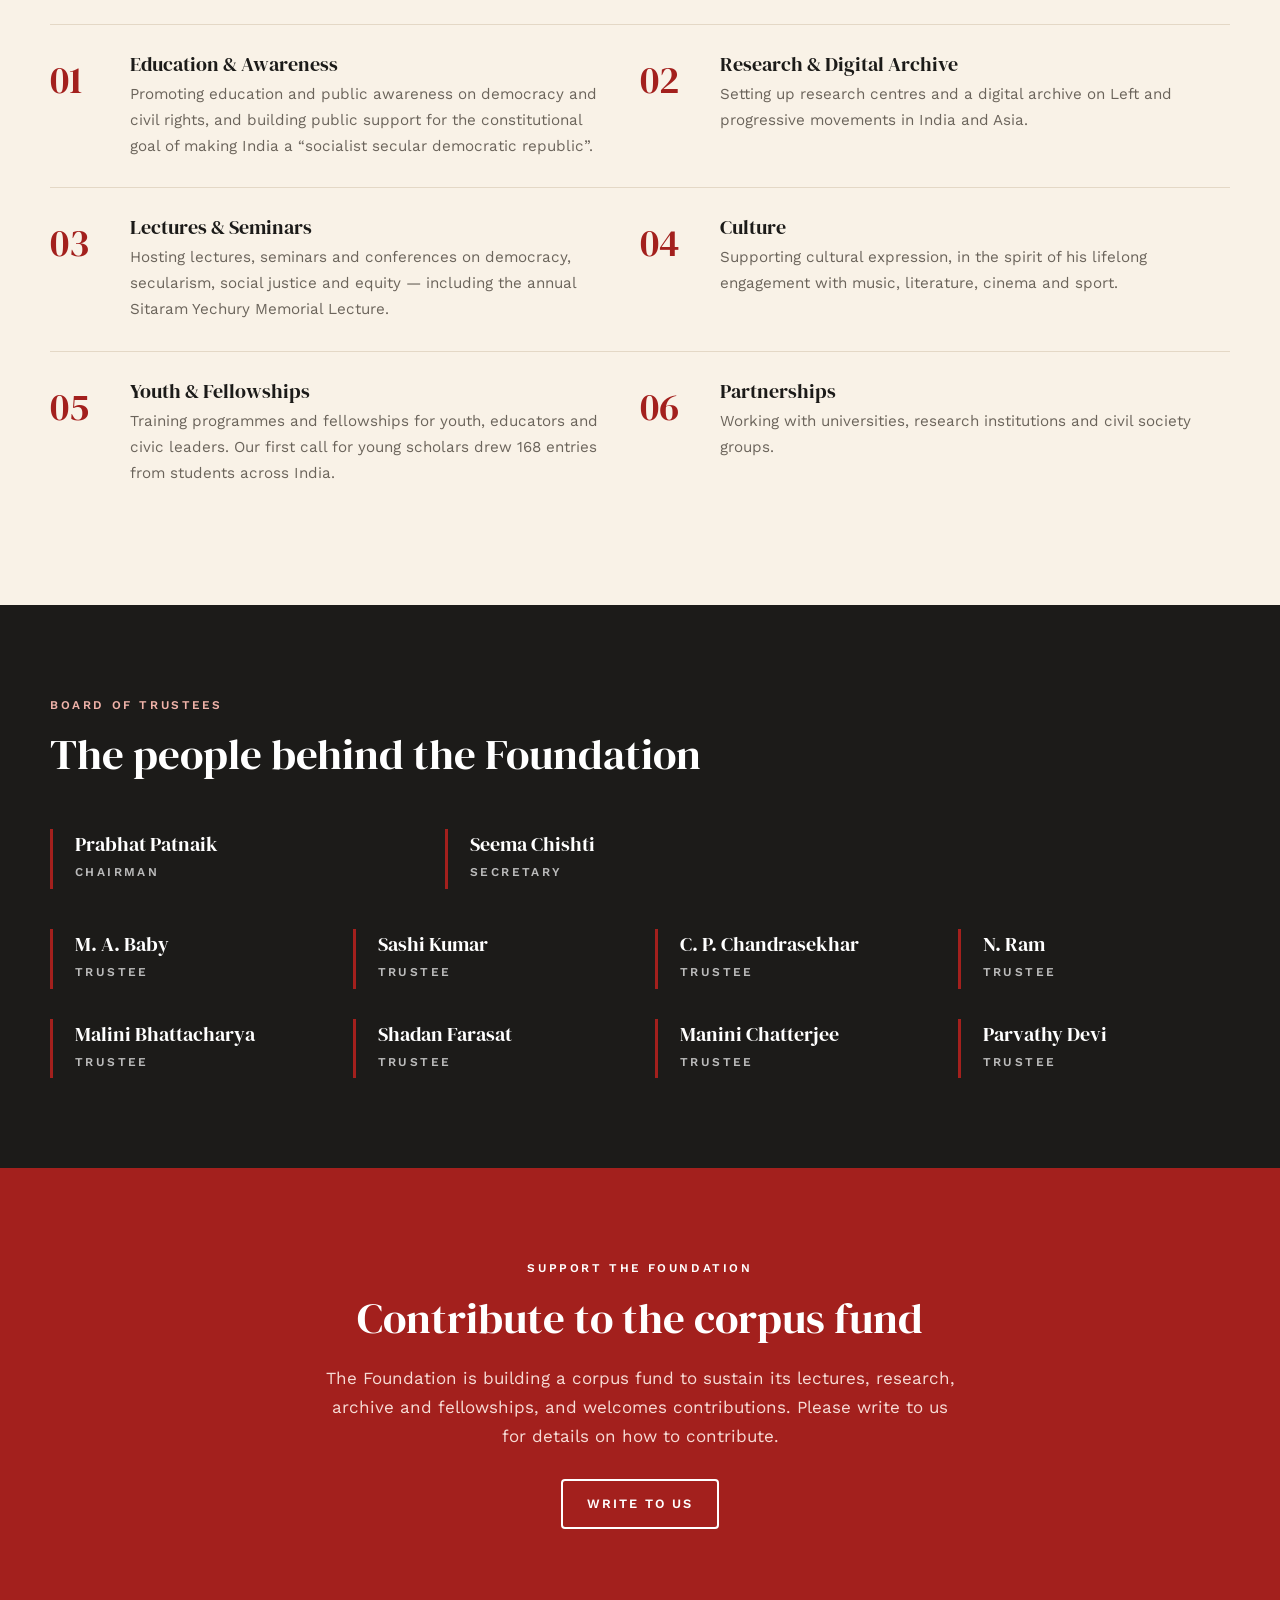
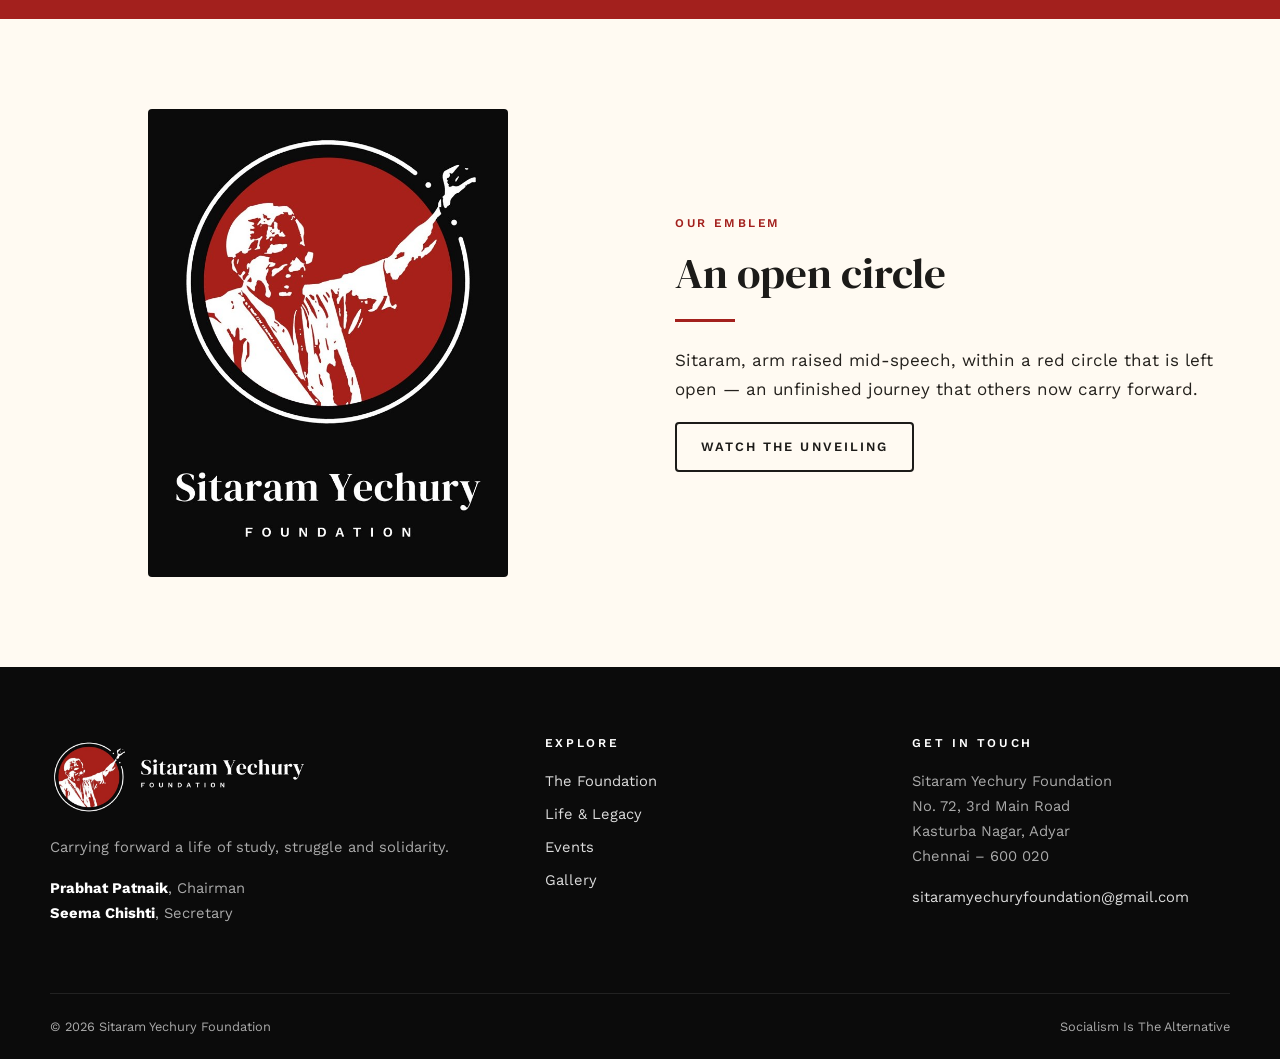
==== commit 22795af3: "Drop 'Prof' from Prabhat Patnaik's name Co-Authored-By: Claude Opus 5.5 <noreply@anthropic.com>" ====
--- a/about.html
+++ b/about.html
@@ -83,7 +83,7 @@
         <h2>The people behind the Foundation</h2>
       </div>
       <div class="people reveal">
-        <div class="person"><h3>Prof Prabhat Patnaik</h3><span style="color:#bbb">Chairman</span></div>
+        <div class="person"><h3>Prabhat Patnaik</h3><span style="color:#bbb">Chairman</span></div>
         <div class="person"><h3>Seema Chishti</h3><span style="color:#bbb">Secretary</span></div>
       </div>
       <div class="people trustees reveal">
@@ -127,7 +127,7 @@
     <div>
       <img class="logo" src="assets/img/logo-horizontal.jpg" alt="Sitaram Yechury Foundation" loading="lazy">
       <p>Carrying forward a life of study, struggle and solidarity.</p>
-      <p><strong style="color:#fff">Prof Prabhat Patnaik</strong>, Chairman<br><strong style="color:#fff">Seema Chishti</strong>, Secretary</p>
+      <p><strong style="color:#fff">Prabhat Patnaik</strong>, Chairman<br><strong style="color:#fff">Seema Chishti</strong>, Secretary</p>
     </div>
     <div>
       <h4>Explore</h4>
--- a/assets/css/style.css
+++ b/assets/css/style.css
@@ -195,7 +195,7 @@
 
 .people { display: grid; grid-template-columns: repeat(2, 1fr); gap: 30px; max-width: 760px; }
 .person { border-left: 3px solid var(--red); padding: 4px 0 4px 22px; }
-.person h3 { margin: 0; font-size: 1.6rem; }
+.person h3 { margin: 0; font-size: 1.25rem; }
 .person span { font-size: .75rem; letter-spacing: .2em; text-transform: uppercase; color: var(--muted); font-weight: 600; }
 @media (max-width: 560px) { .people { grid-template-columns: 1fr; } }
 
@@ -315,11 +315,12 @@
 html, body { overflow-x: clip; }
 @media (max-width: 860px) { .photo-frame::before { inset: 14px -10px -14px 14px; } }
 .people.trustees { grid-template-columns: repeat(4, 1fr); max-width: none; margin-top: 40px; }
-.people.trustees h3 { font-size: 1.25rem; }
 @media (max-width: 900px) { .people.trustees { grid-template-columns: repeat(2, 1fr); } }
 .strip img { object-position: center 20%; }
 /* Background-removed portraits in page headers */
 .page-hero .portrait.cutout {
   mix-blend-mode: normal; width: auto; height: auto; max-height: 360px; max-width: 100%;
-  margin-top: 30px; filter: grayscale(1) contrast(1.08) drop-shadow(0 10px 30px rgba(0,0,0,.35));
-}
+  margin-top: 30px; filter: grayscale(1) contrast(1.08);
+}
+/* figure that leaves the frame on the right runs to the screen edge, as on the flyer */
+.page-hero .portrait.bleed-right { margin-right: calc((100vw - min(var(--wrap), 100vw - 40px)) / -2); max-width: none; }
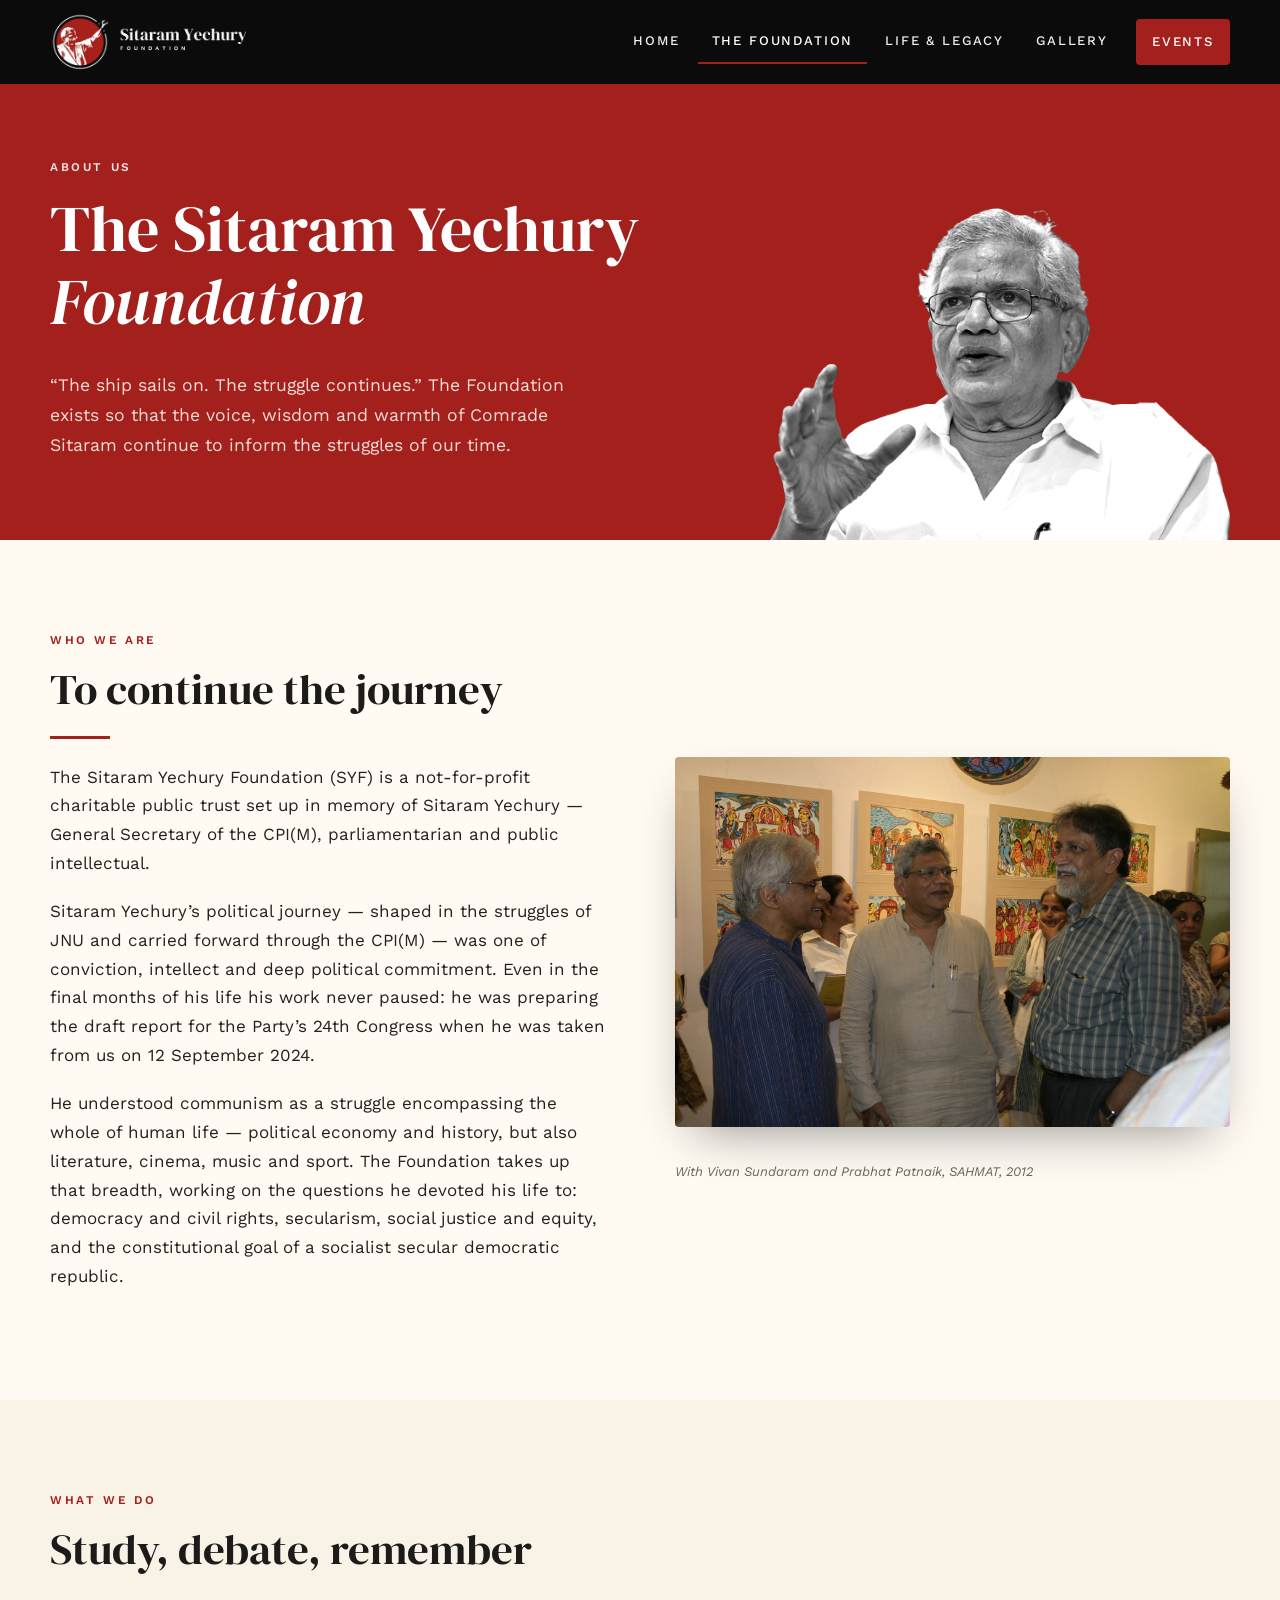
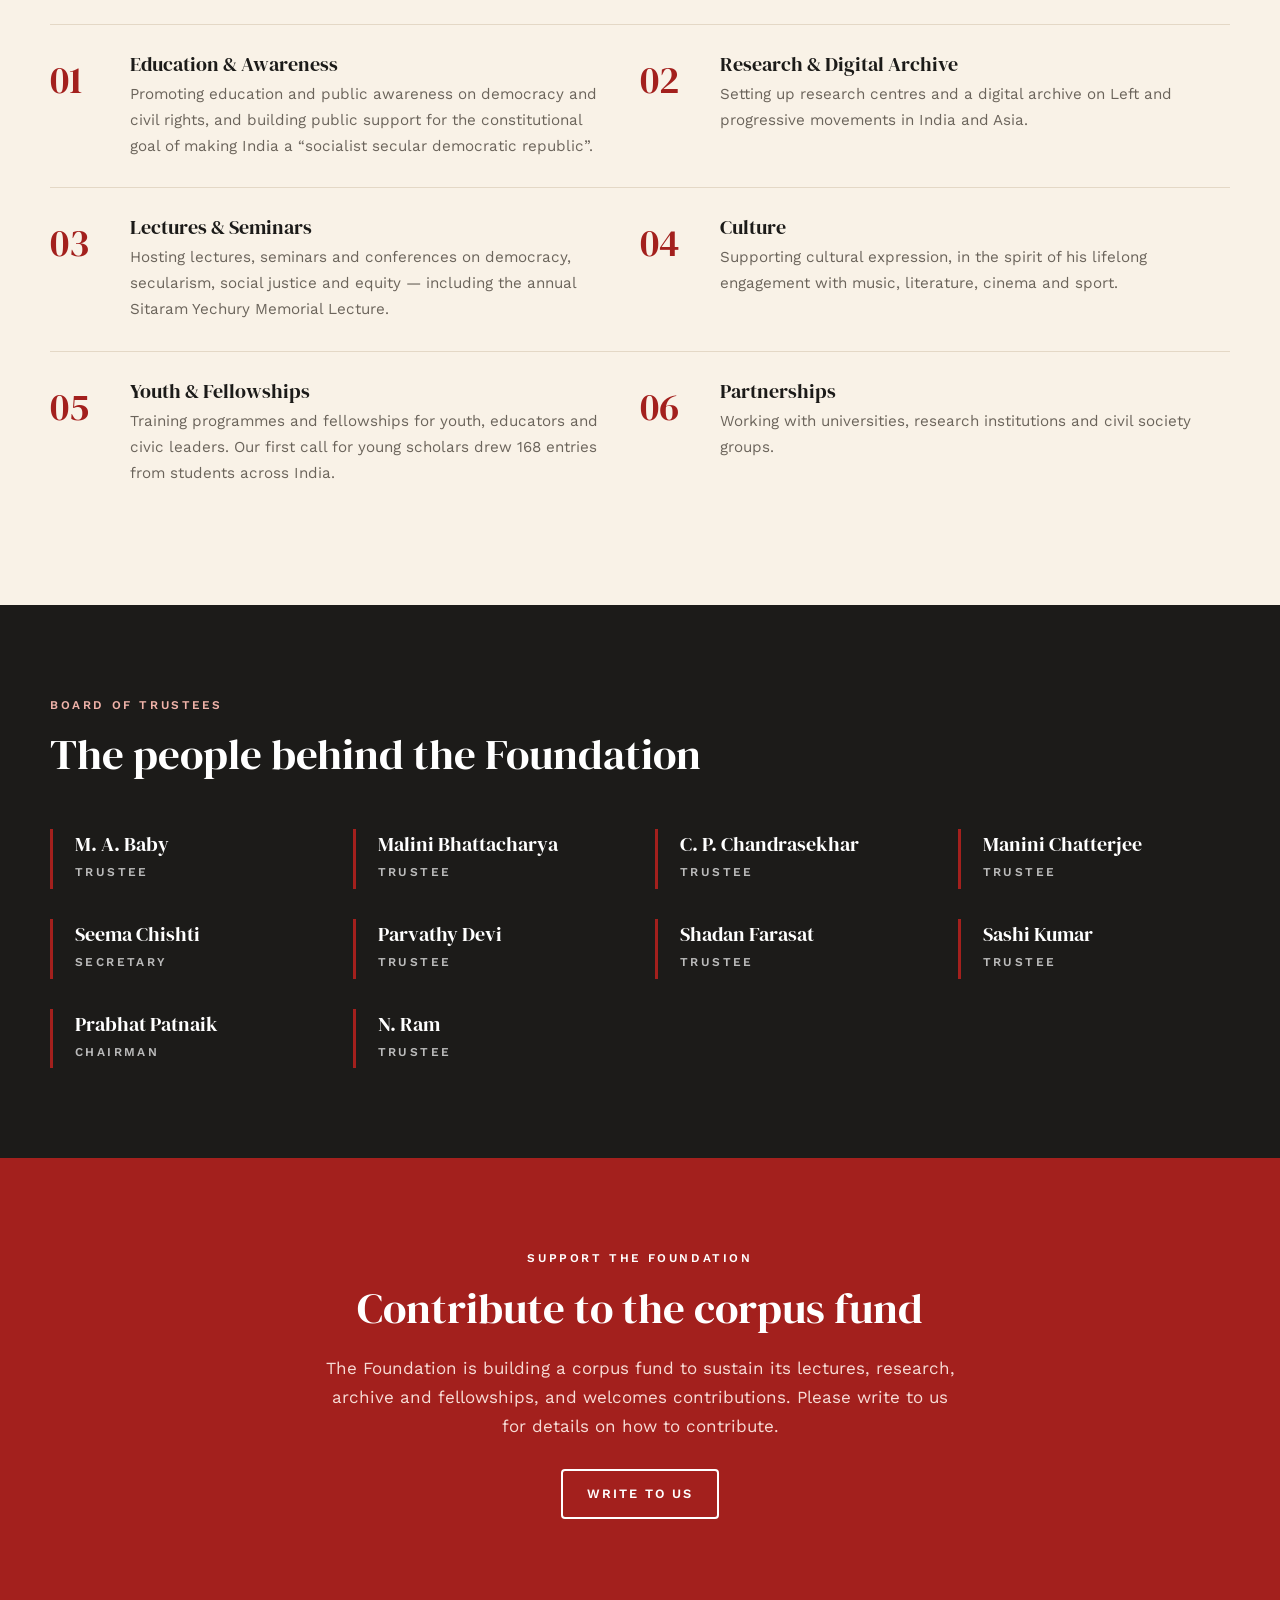
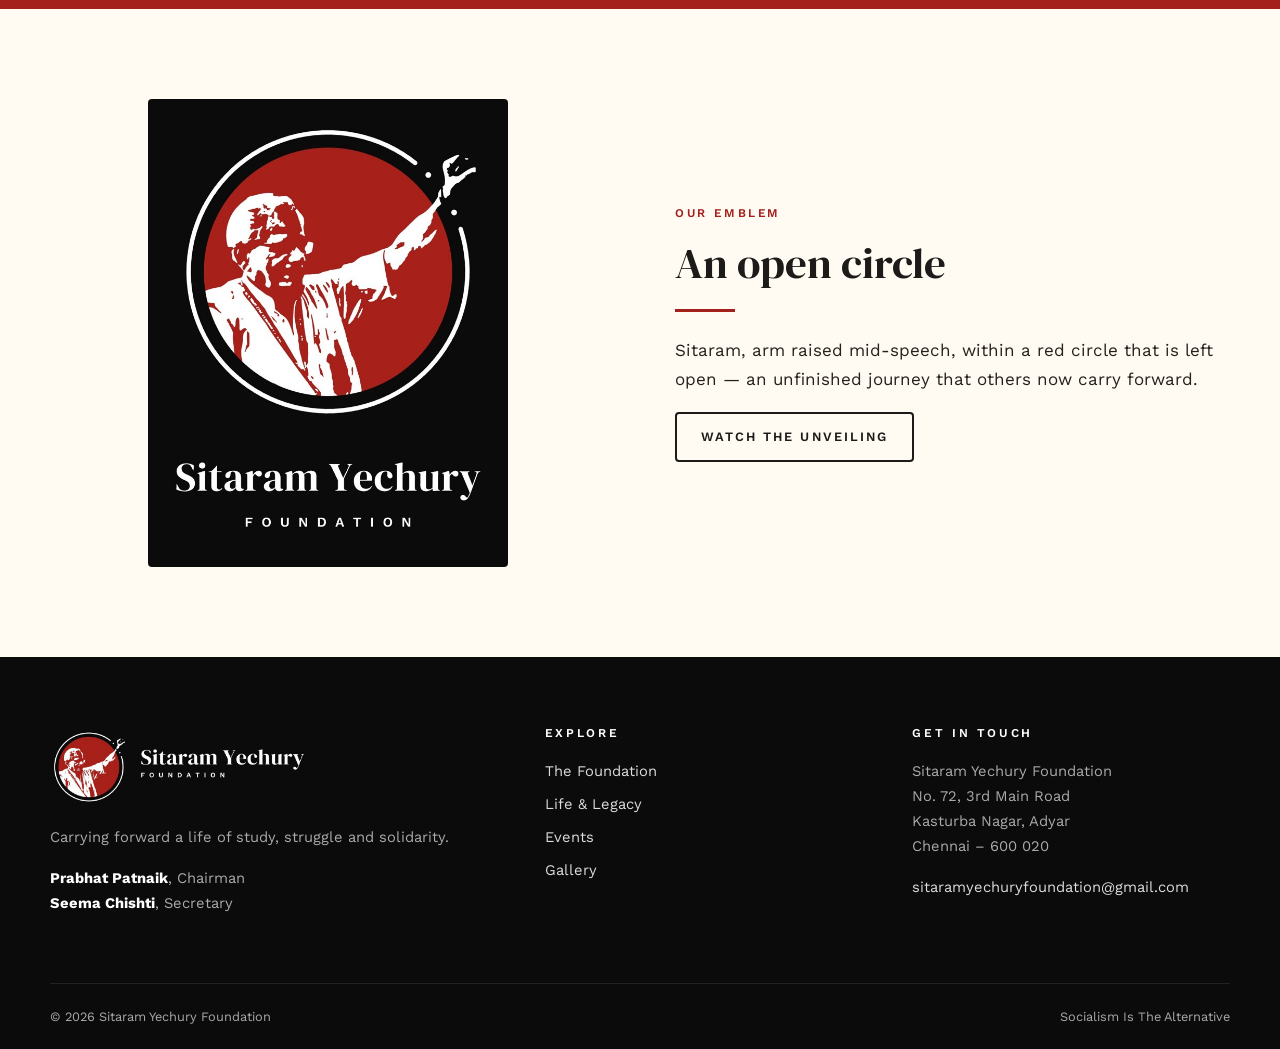
==== commit bfbcb4a5: "List trustees in one flat list: M. A. Baby first, then alphabetical by surname Co-Authored-By: Claud" ====
--- a/about.html
+++ b/about.html
@@ -82,19 +82,17 @@
         <span class="eyebrow">Board of Trustees</span>
         <h2>The people behind the Foundation</h2>
       </div>
-      <div class="people reveal">
-        <div class="person"><h3>Prabhat Patnaik</h3><span style="color:#bbb">Chairman</span></div>
-        <div class="person"><h3>Seema Chishti</h3><span style="color:#bbb">Secretary</span></div>
-      </div>
       <div class="people trustees reveal">
         <div class="person"><h3>M. A. Baby</h3><span style="color:#bbb">Trustee</span></div>
+        <div class="person"><h3>Malini Bhattacharya</h3><span style="color:#bbb">Trustee</span></div>
+        <div class="person"><h3>C. P. Chandrasekhar</h3><span style="color:#bbb">Trustee</span></div>
+        <div class="person"><h3>Manini Chatterjee</h3><span style="color:#bbb">Trustee</span></div>
+        <div class="person"><h3>Seema Chishti</h3><span style="color:#bbb">Secretary</span></div>
+        <div class="person"><h3>Parvathy Devi</h3><span style="color:#bbb">Trustee</span></div>
+        <div class="person"><h3>Shadan Farasat</h3><span style="color:#bbb">Trustee</span></div>
         <div class="person"><h3>Sashi Kumar</h3><span style="color:#bbb">Trustee</span></div>
-        <div class="person"><h3>C. P. Chandrasekhar</h3><span style="color:#bbb">Trustee</span></div>
+        <div class="person"><h3>Prabhat Patnaik</h3><span style="color:#bbb">Chairman</span></div>
         <div class="person"><h3>N. Ram</h3><span style="color:#bbb">Trustee</span></div>
-        <div class="person"><h3>Malini Bhattacharya</h3><span style="color:#bbb">Trustee</span></div>
-        <div class="person"><h3>Shadan Farasat</h3><span style="color:#bbb">Trustee</span></div>
-        <div class="person"><h3>Manini Chatterjee</h3><span style="color:#bbb">Trustee</span></div>
-        <div class="person"><h3>Parvathy Devi</h3><span style="color:#bbb">Trustee</span></div>
       </div>
     </div>
   </section>
--- a/assets/css/style.css
+++ b/assets/css/style.css
@@ -314,7 +314,7 @@
 .chapter.section-red { background: var(--red); }
 html, body { overflow-x: clip; }
 @media (max-width: 860px) { .photo-frame::before { inset: 14px -10px -14px 14px; } }
-.people.trustees { grid-template-columns: repeat(4, 1fr); max-width: none; margin-top: 40px; }
+.people.trustees { grid-template-columns: repeat(4, 1fr); max-width: none; }
 @media (max-width: 900px) { .people.trustees { grid-template-columns: repeat(2, 1fr); } }
 .strip img { object-position: center 20%; }
 /* Background-removed portraits in page headers */
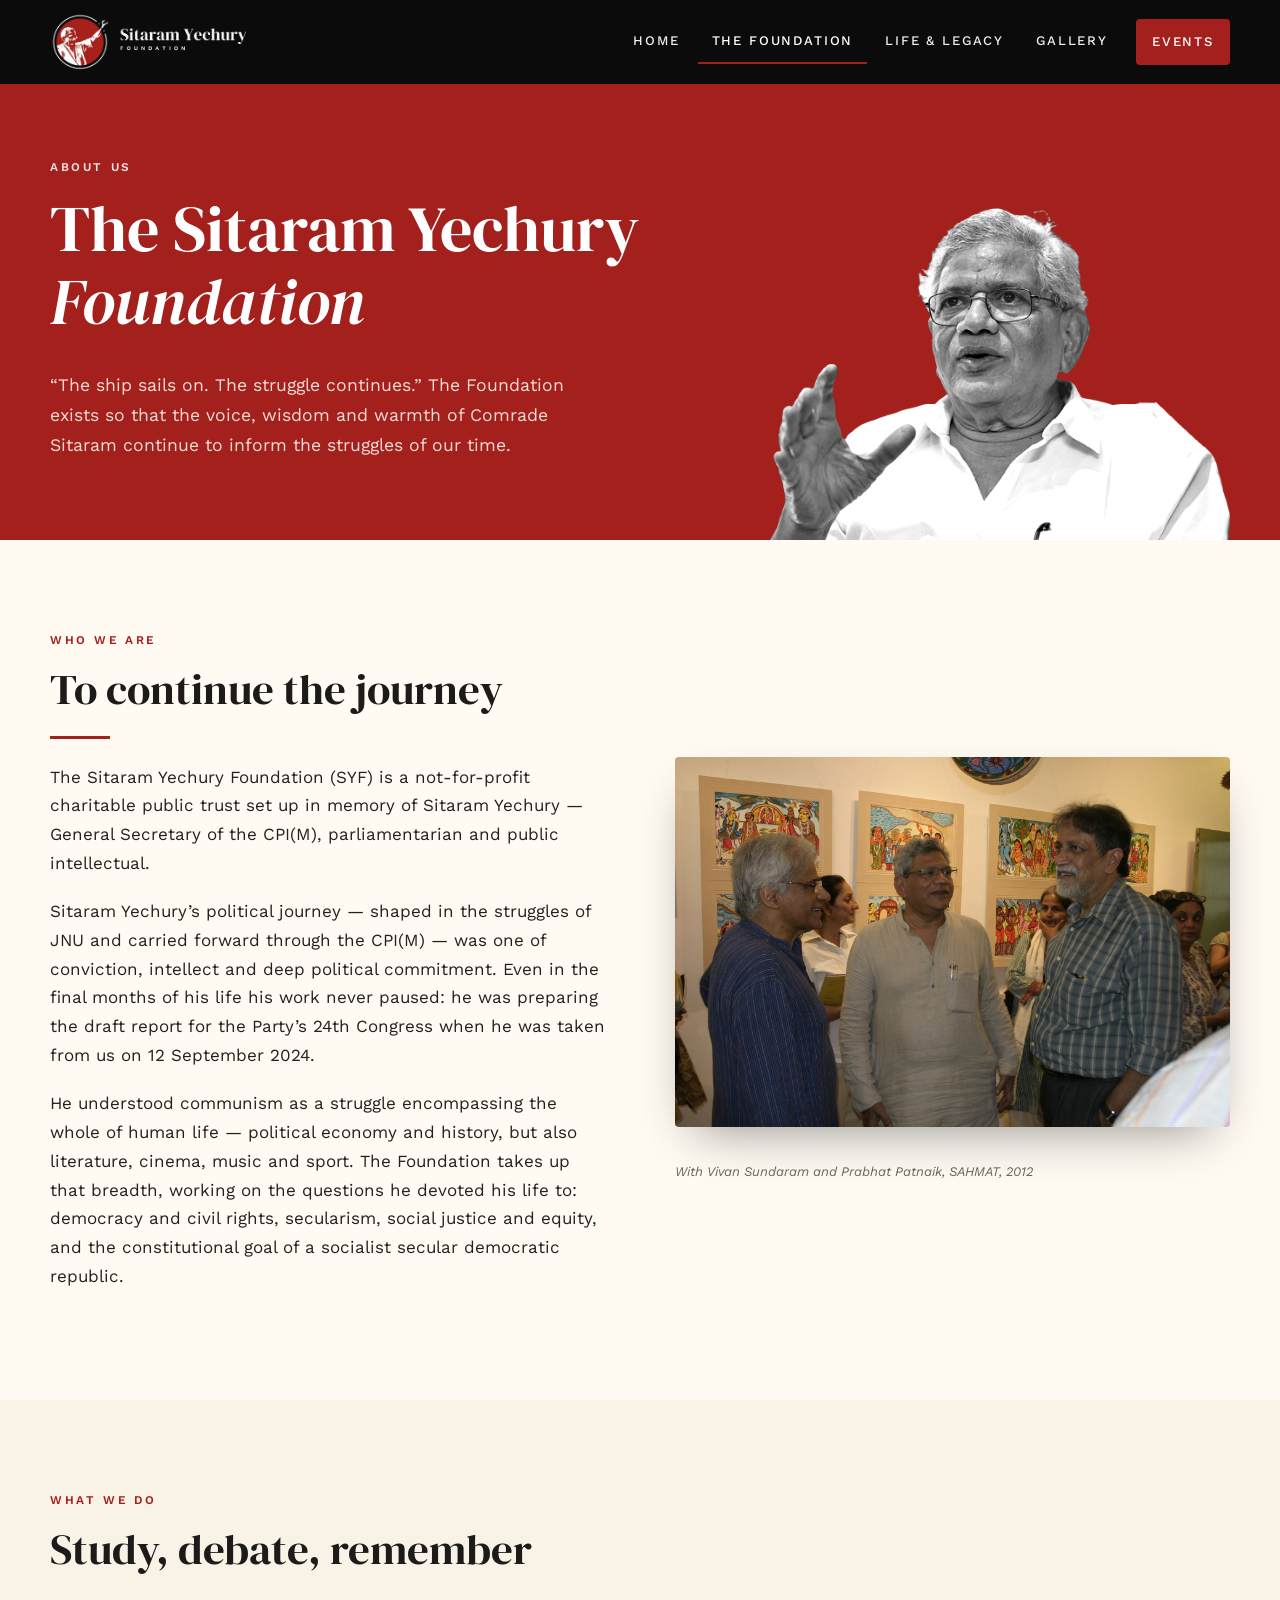
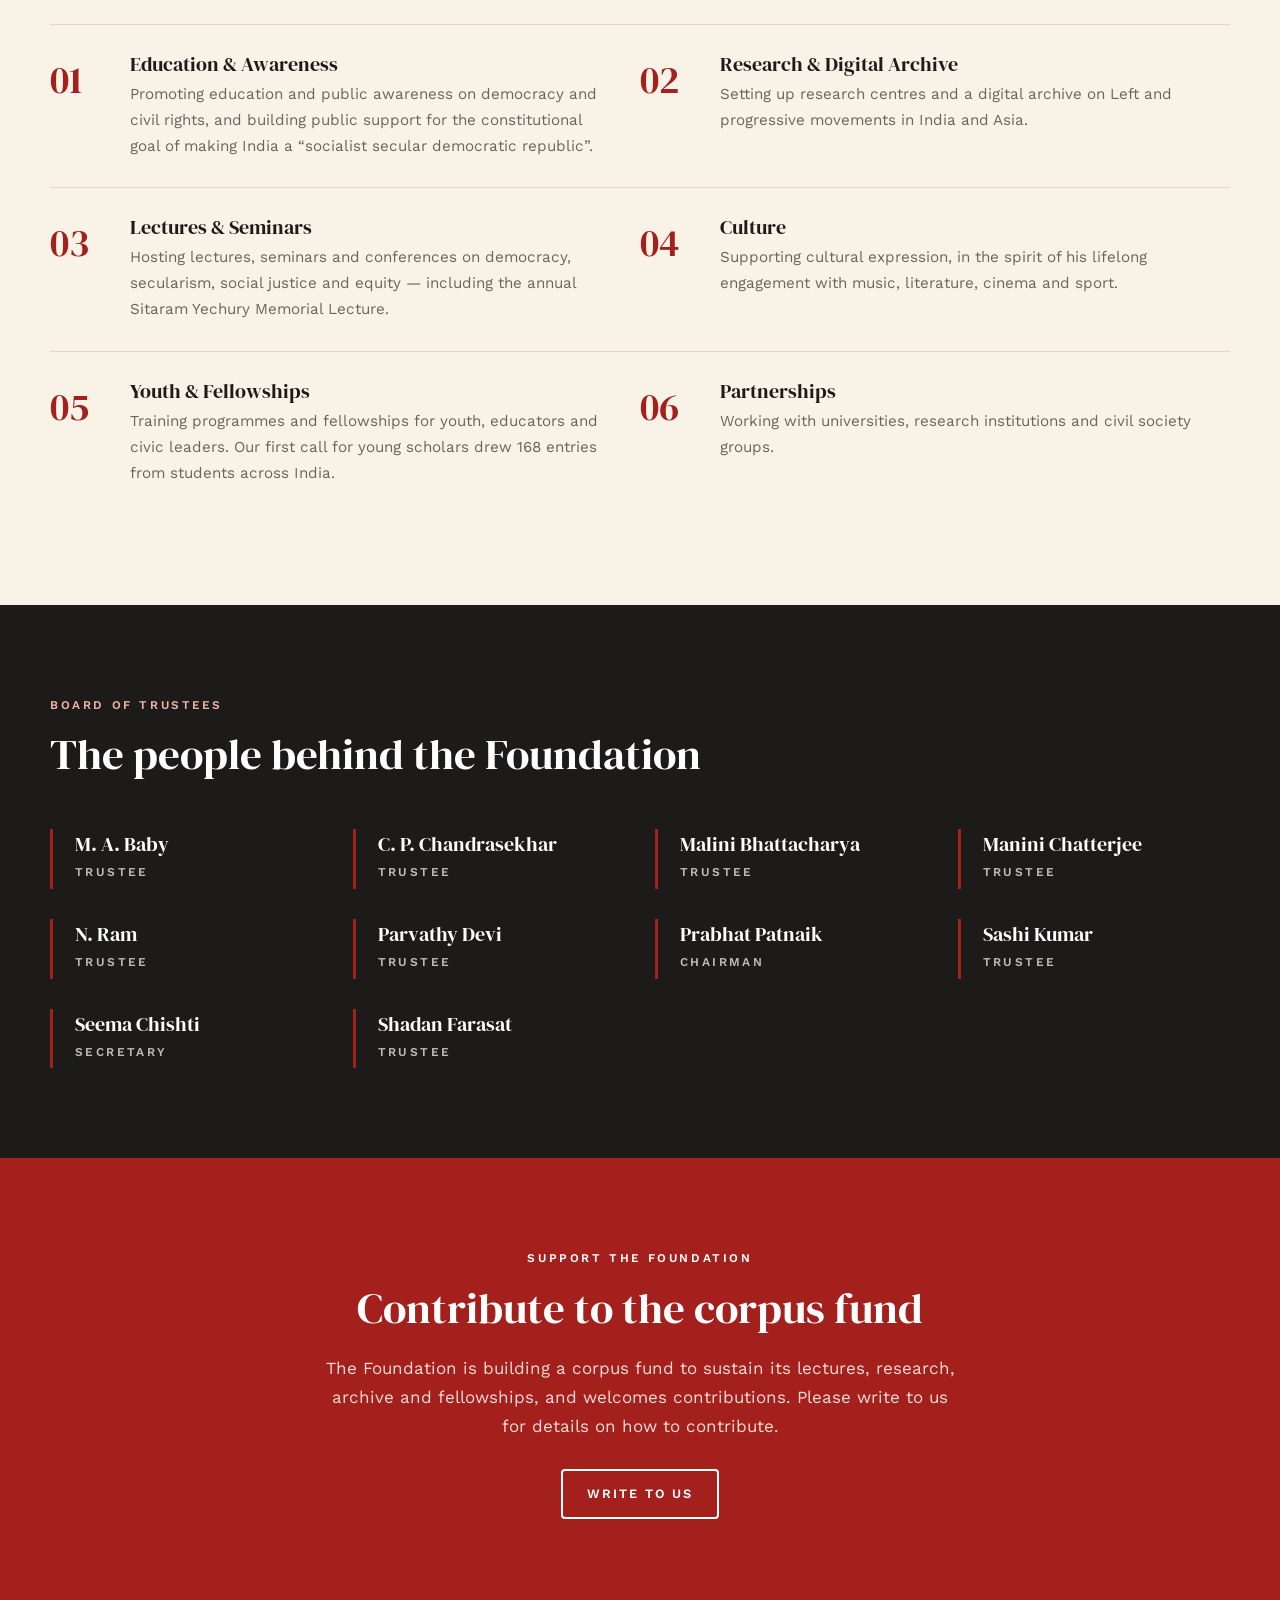
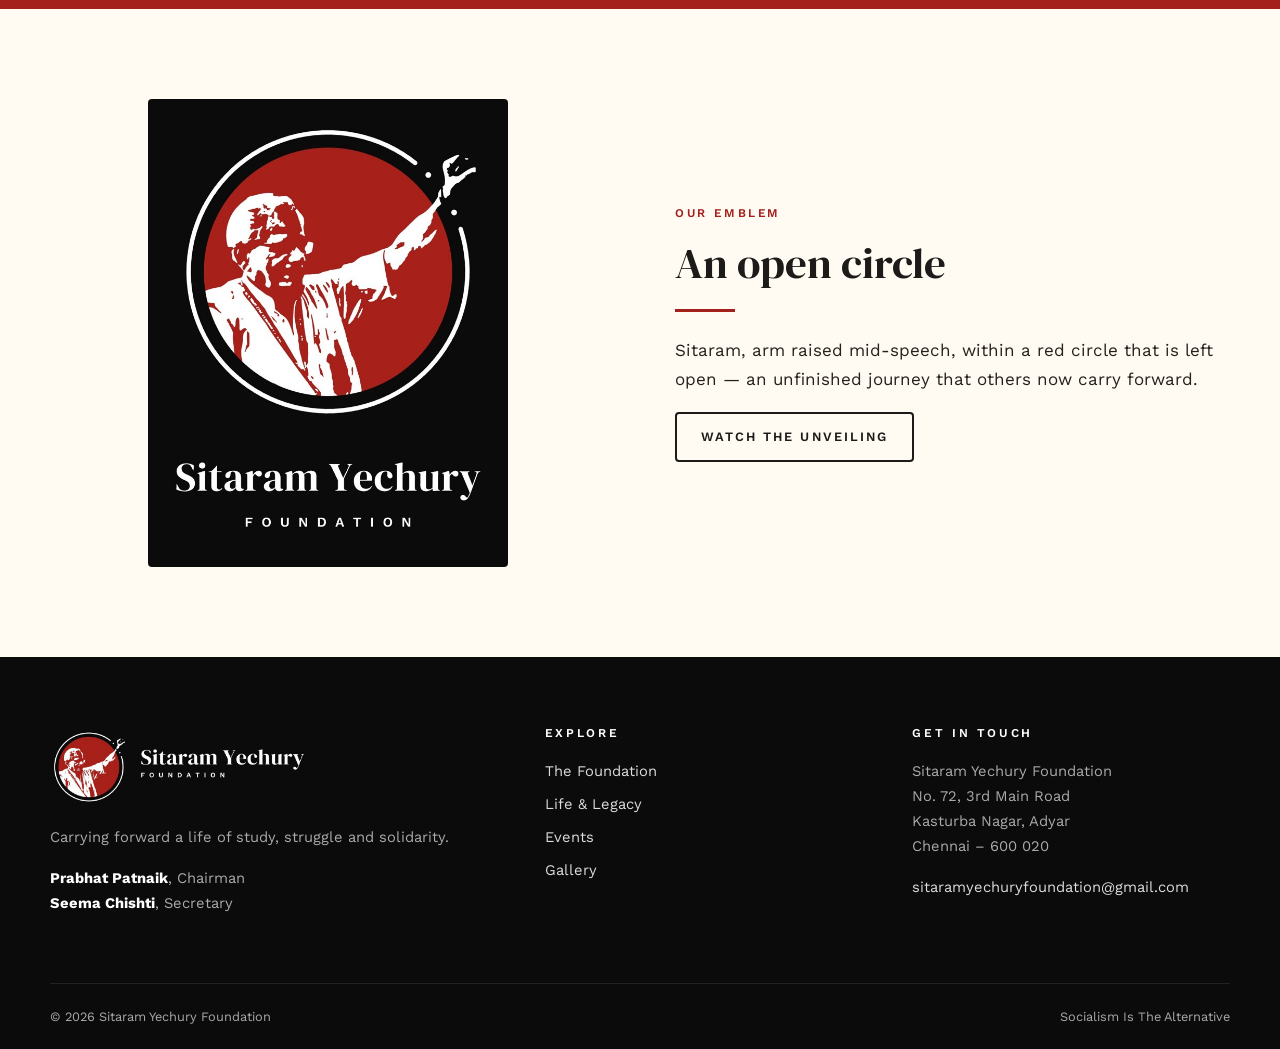
==== commit acc6ba10: "Order trustees alphabetically by first name, M. A. Baby first Co-Authored-By: Claude Opus 5.5 <norep" ====
--- a/about.html
+++ b/about.html
@@ -84,15 +84,15 @@
       </div>
       <div class="people trustees reveal">
         <div class="person"><h3>M. A. Baby</h3><span style="color:#bbb">Trustee</span></div>
+        <div class="person"><h3>C. P. Chandrasekhar</h3><span style="color:#bbb">Trustee</span></div>
         <div class="person"><h3>Malini Bhattacharya</h3><span style="color:#bbb">Trustee</span></div>
-        <div class="person"><h3>C. P. Chandrasekhar</h3><span style="color:#bbb">Trustee</span></div>
         <div class="person"><h3>Manini Chatterjee</h3><span style="color:#bbb">Trustee</span></div>
+        <div class="person"><h3>N. Ram</h3><span style="color:#bbb">Trustee</span></div>
+        <div class="person"><h3>Parvathy Devi</h3><span style="color:#bbb">Trustee</span></div>
+        <div class="person"><h3>Prabhat Patnaik</h3><span style="color:#bbb">Chairman</span></div>
+        <div class="person"><h3>Sashi Kumar</h3><span style="color:#bbb">Trustee</span></div>
         <div class="person"><h3>Seema Chishti</h3><span style="color:#bbb">Secretary</span></div>
-        <div class="person"><h3>Parvathy Devi</h3><span style="color:#bbb">Trustee</span></div>
         <div class="person"><h3>Shadan Farasat</h3><span style="color:#bbb">Trustee</span></div>
-        <div class="person"><h3>Sashi Kumar</h3><span style="color:#bbb">Trustee</span></div>
-        <div class="person"><h3>Prabhat Patnaik</h3><span style="color:#bbb">Chairman</span></div>
-        <div class="person"><h3>N. Ram</h3><span style="color:#bbb">Trustee</span></div>
       </div>
     </div>
   </section>
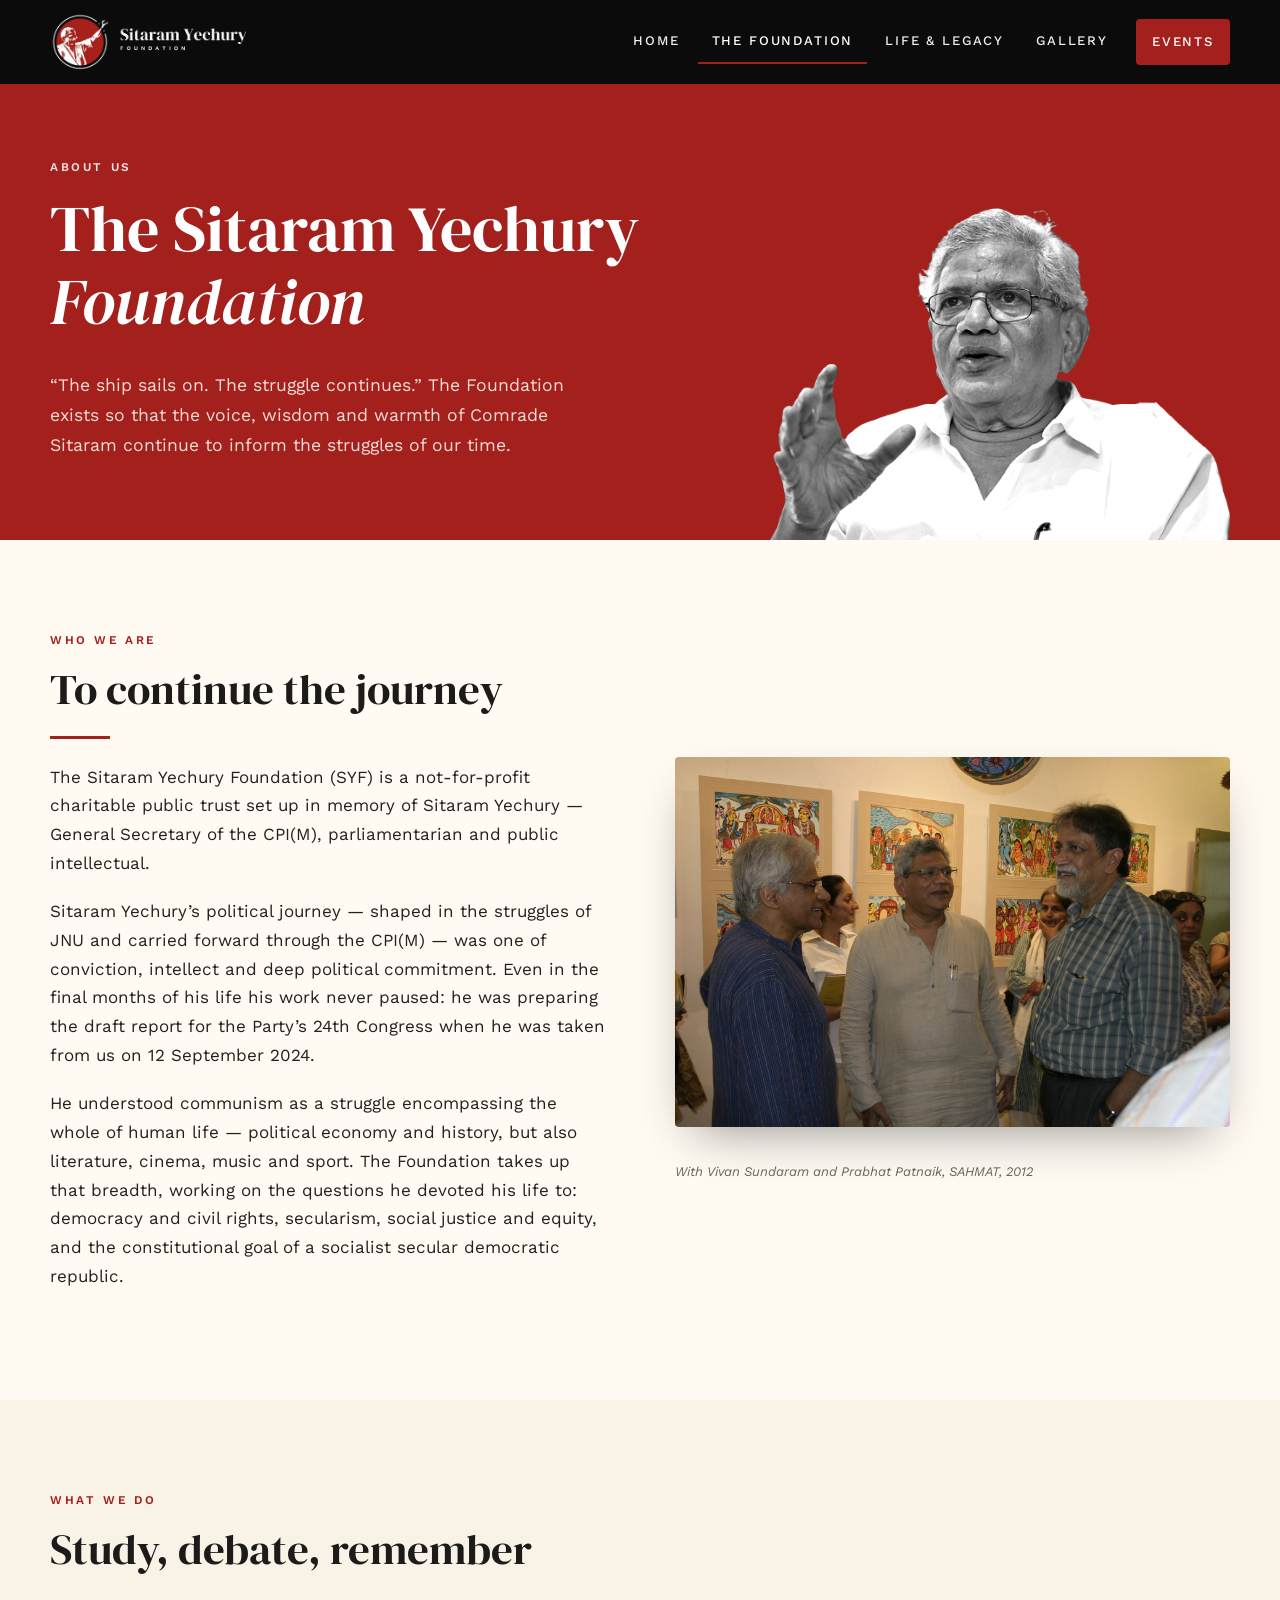
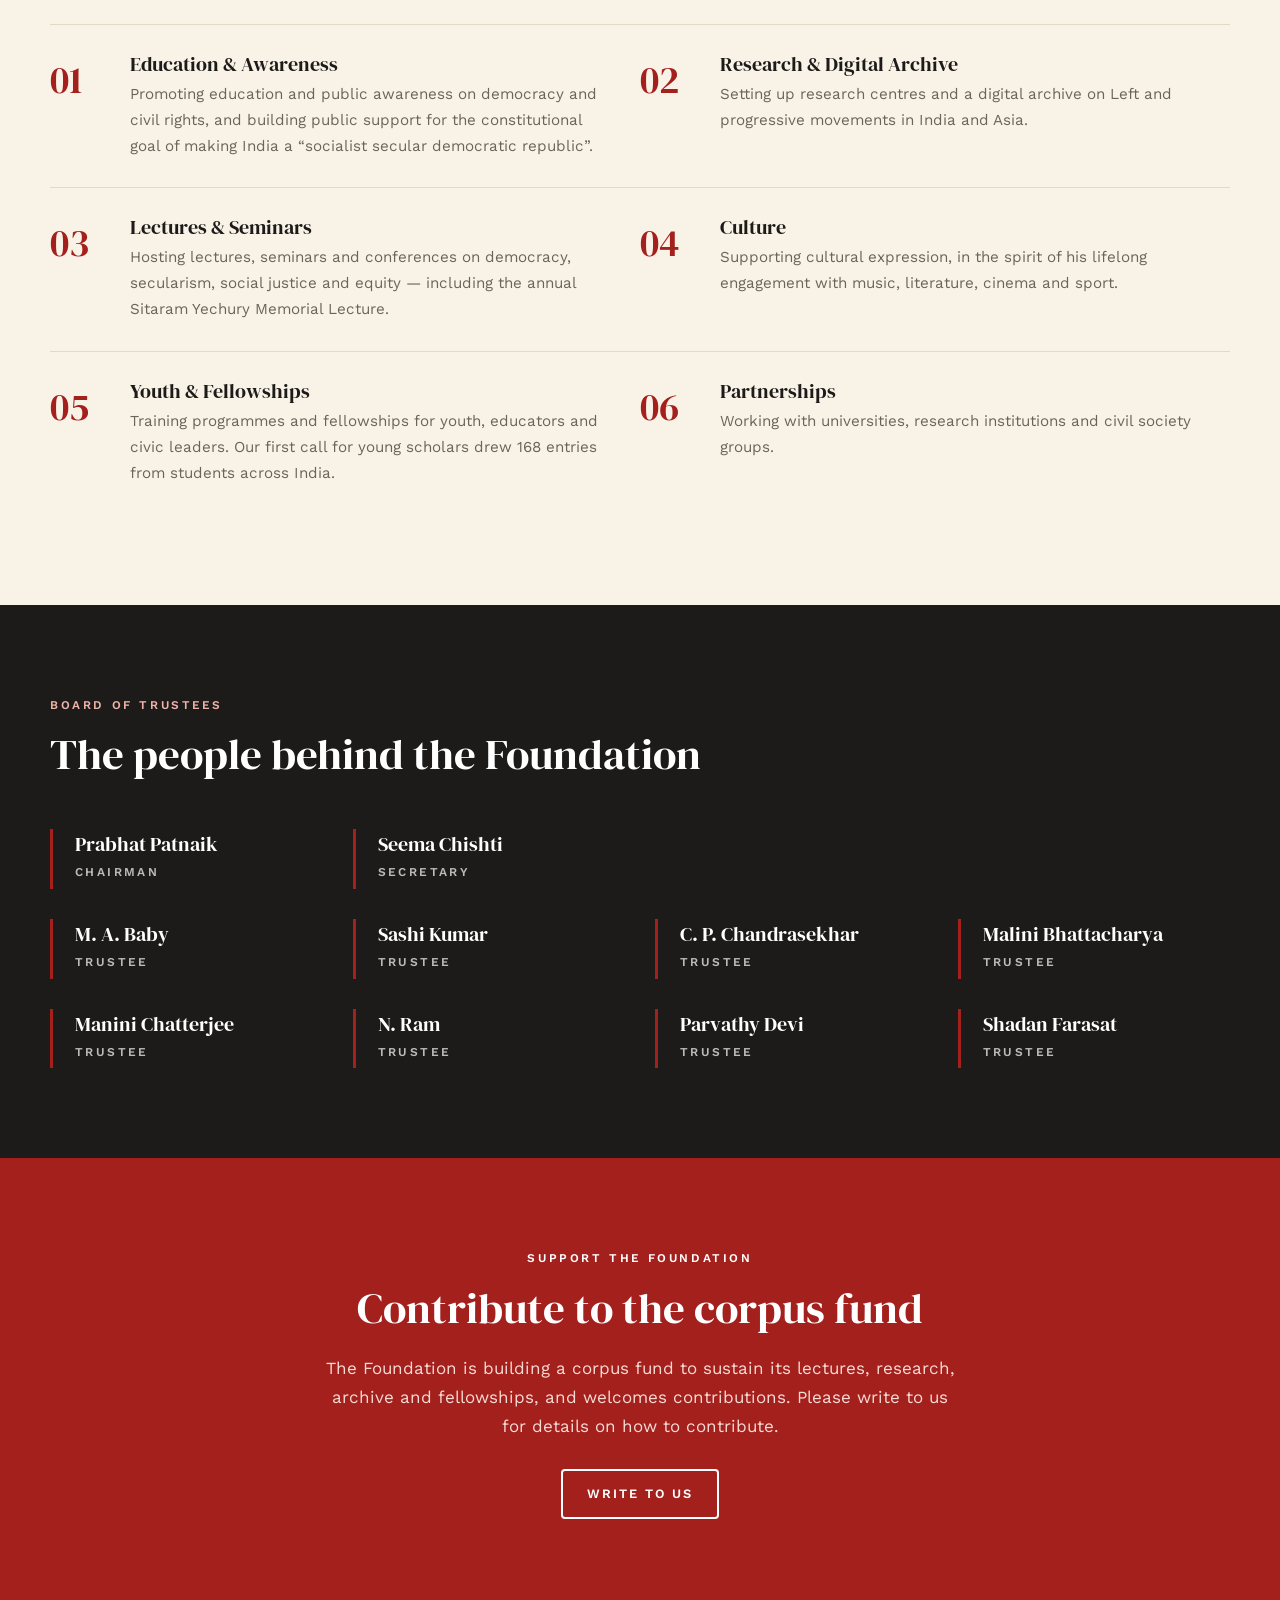
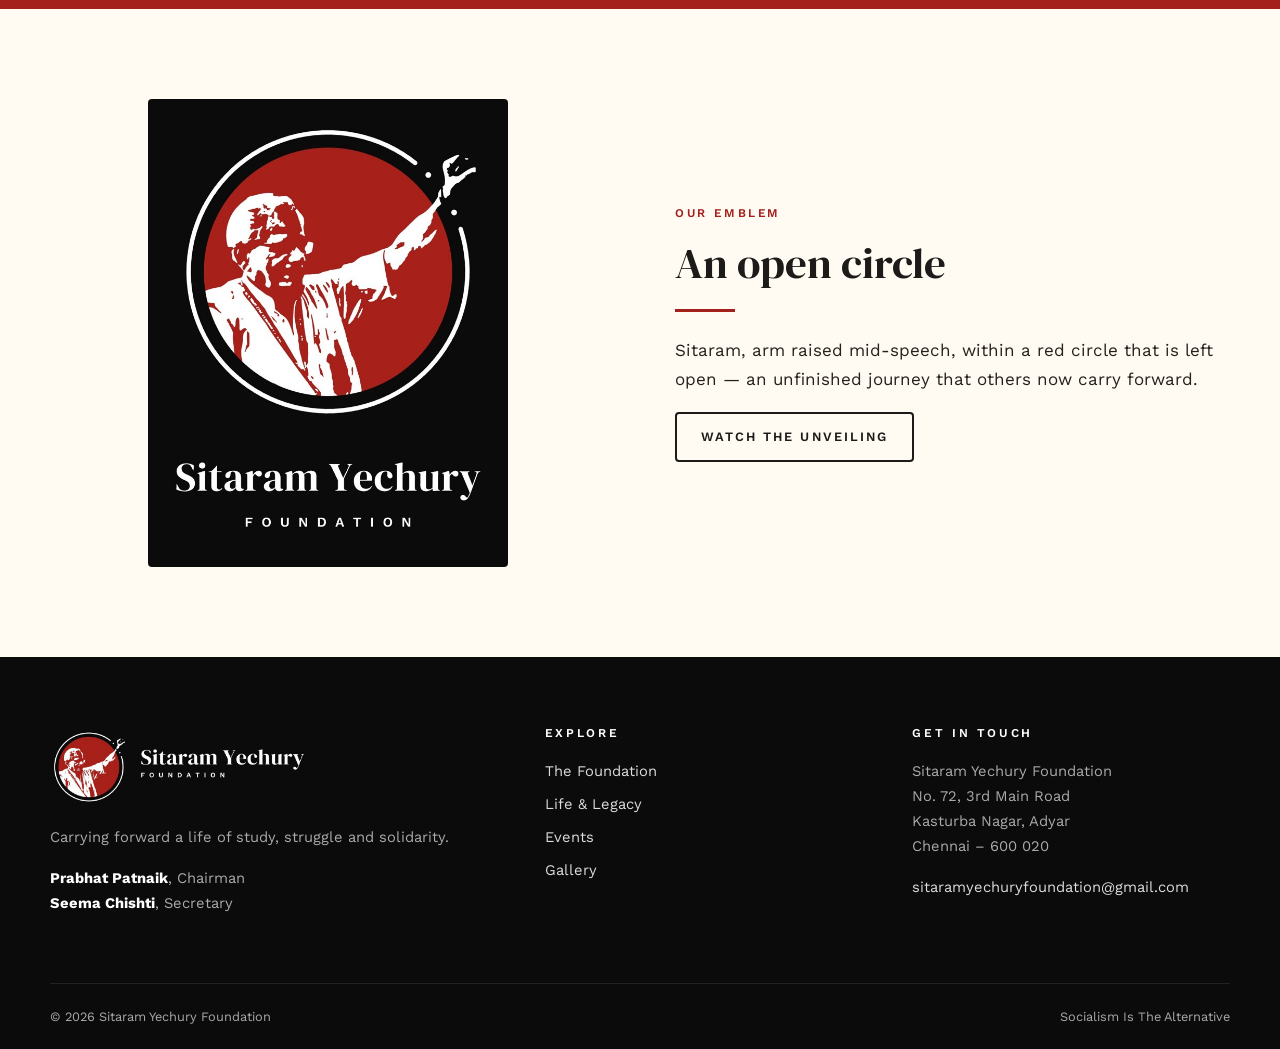
==== commit 5b742b35: "Board: Chairman and Secretary on the first row, then M. A. Baby, Sashi Kumar and the rest alphabetic" ====
--- a/about.html
+++ b/about.html
@@ -83,15 +83,17 @@
         <h2>The people behind the Foundation</h2>
       </div>
       <div class="people trustees reveal">
+        <div class="person"><h3>Prabhat Patnaik</h3><span style="color:#bbb">Chairman</span></div>
+        <div class="person"><h3>Seema Chishti</h3><span style="color:#bbb">Secretary</span></div>
+      </div>
+      <div class="people trustees reveal" style="margin-top:30px">
         <div class="person"><h3>M. A. Baby</h3><span style="color:#bbb">Trustee</span></div>
+        <div class="person"><h3>Sashi Kumar</h3><span style="color:#bbb">Trustee</span></div>
         <div class="person"><h3>C. P. Chandrasekhar</h3><span style="color:#bbb">Trustee</span></div>
         <div class="person"><h3>Malini Bhattacharya</h3><span style="color:#bbb">Trustee</span></div>
         <div class="person"><h3>Manini Chatterjee</h3><span style="color:#bbb">Trustee</span></div>
         <div class="person"><h3>N. Ram</h3><span style="color:#bbb">Trustee</span></div>
         <div class="person"><h3>Parvathy Devi</h3><span style="color:#bbb">Trustee</span></div>
-        <div class="person"><h3>Prabhat Patnaik</h3><span style="color:#bbb">Chairman</span></div>
-        <div class="person"><h3>Sashi Kumar</h3><span style="color:#bbb">Trustee</span></div>
-        <div class="person"><h3>Seema Chishti</h3><span style="color:#bbb">Secretary</span></div>
         <div class="person"><h3>Shadan Farasat</h3><span style="color:#bbb">Trustee</span></div>
       </div>
     </div>
